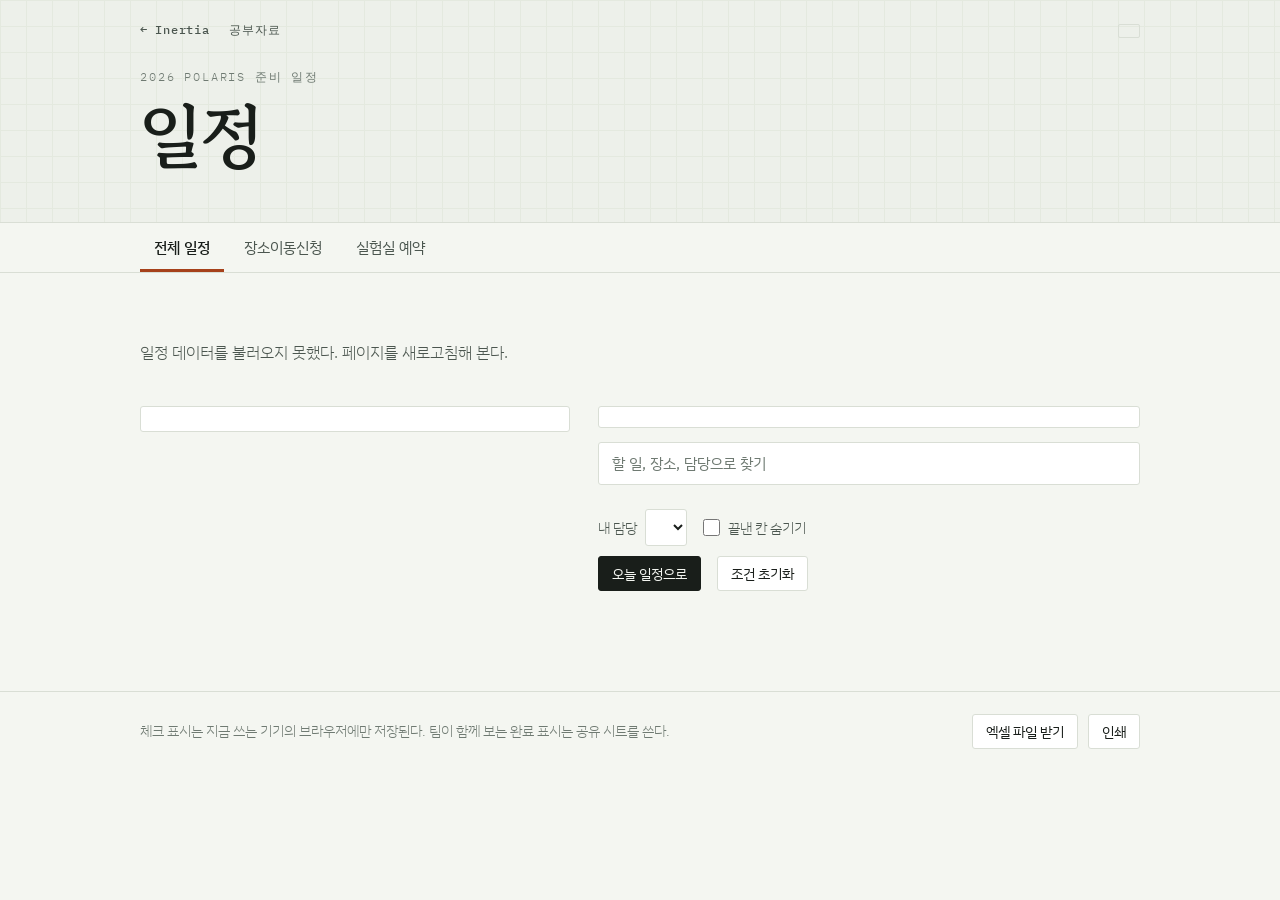
==== schedule.html @ d873e3e0 "Add files via upload" ====
<!DOCTYPE html>
<html lang="ko">
<head>
<meta charset="utf-8">
<meta name="viewport" content="width=device-width,initial-scale=1">
<title>일정 · Inertia</title>
<meta name="description" content="Inertia 2026 POLARIS 준비 일정. 날짜별 할 일, 장소, 담당과 장소이동신청, 실험실 예약.">
<meta property="og:title" content="일정 · Inertia">
<meta property="og:description" content="10/17부터 11/7 발표까지의 준비 일정">
<meta name="theme-color" content="#F4F6F1" media="(prefers-color-scheme: light)">
<meta name="theme-color" content="#111510" media="(prefers-color-scheme: dark)">
<link rel="icon" href="favicon.svg" type="image/svg+xml">
<link rel="preconnect" href="https://fonts.googleapis.com">
<link rel="preconnect" href="https://fonts.gstatic.com" crossorigin>
<link rel="stylesheet" href="https://fonts.googleapis.com/css2?family=Gowun+Batang:wght@400;700&family=IBM+Plex+Sans+KR:wght@200;300;400;500;600&family=IBM+Plex+Mono:wght@400;500;600&display=swap">
<link rel="stylesheet" href="site.css">
<script src="site.js"></script>
<style>
:root{--tabs-h:50px}
.sr{position:absolute;width:1px;height:1px;overflow:hidden;clip:rect(0 0 0 0);white-space:nowrap}
.cat-lab{--cc:var(--mag);--ccw:var(--magw)}
.cat-meet{--cc:var(--elec);--ccw:var(--elecw)}
.cat-solo{--cc:var(--ink3);--ccw:var(--sunk)}
.cat-due{--cc:var(--warn);--ccw:var(--warnw)}
.cat-event{--cc:var(--green);--ccw:var(--greenw)}

/* ---------- 머리 ---------- */
.top{border-bottom:1px solid var(--rule);padding-block:22px 28px}
.crumbs{display:flex;justify-content:space-between;align-items:center;gap:12px;flex-wrap:wrap;margin-bottom:28px;font:500 12px var(--mono);letter-spacing:.06em}
.crumbs .l{display:flex;gap:20px}
.crumbs a{color:var(--ink2);text-decoration:none}
.crumbs a:hover,.crumbs a:focus-visible{color:var(--ink);text-decoration:underline}
h1.title{font-family:var(--serif);font-size:clamp(42px,8vw,70px);line-height:1.05;margin:10px 0 12px}
.sub{max-width:46em;color:var(--ink2);margin:0 0 4px}
.revnote{max-width:46em;margin:12px 0 0;padding:9px 13px;background:var(--lightw);border-left:3px solid var(--light);font-size:14px;color:var(--ink)}
.stats{display:grid;grid-template-columns:repeat(3,minmax(0,1fr));gap:12px;margin-top:24px}
.tile{display:block;min-width:0;background:var(--card);border:1px solid var(--rule);border-radius:3px;padding:14px 16px;color:inherit;text-decoration:none}
a.tile:hover,a.tile:focus-visible{border-color:var(--ink3)}
.tile .k{font:500 11px var(--mono);letter-spacing:.12em;text-transform:uppercase;color:var(--ink3)}
.tile .v{font-family:var(--serif);font-weight:700;font-size:clamp(24px,4vw,34px);line-height:1.2;margin-top:4px}
.tile .s{font-size:13.5px;line-height:1.5;color:var(--ink2);margin-top:2px;display:-webkit-box;-webkit-line-clamp:2;-webkit-box-orient:vertical;overflow:hidden}
.meter{height:6px;border-radius:3px;background:var(--sunk);margin-top:9px;overflow:hidden}
.meter i{display:block;height:100%;width:0;background:var(--mag);transition:width .35s ease}

/* ---------- 탭 ---------- */
.tabs{position:sticky;top:0;z-index:30;background:var(--paper);border-bottom:1px solid var(--rule)}
.tabs .wrap{display:flex;gap:6px;overflow-x:auto;scrollbar-width:none}
.tabs .wrap::-webkit-scrollbar{display:none}
.tabs button{appearance:none;flex:none;background:none;border:0;border-bottom:3px solid transparent;padding:14px 14px 11px;font:400 15px var(--sans);color:var(--ink2);cursor:pointer;white-space:nowrap}
.tabs button:hover{color:var(--ink)}
.tabs button[aria-selected="true"]{color:var(--ink);font-weight:500;border-bottom-color:var(--mag)}
main{padding-block:26px 64px}
[hidden]{display:none!important}

/* ---------- 달력 + 조건 ---------- */
.board{display:grid;grid-template-columns:minmax(300px,430px) minmax(0,1fr);gap:28px;align-items:start;margin-bottom:26px}
.cal{background:var(--card);border:1px solid var(--rule);border-radius:3px;padding:12px}
.cal .wd,.cal .grid{display:grid;grid-template-columns:repeat(7,minmax(0,1fr));gap:4px}
.cal .wd{margin-bottom:4px;font:500 11px var(--mono);color:var(--ink3);text-align:center}
.cell{position:relative;appearance:none;display:flex;flex-direction:column;justify-content:space-between;aspect-ratio:1/.88;padding:5px 6px;text-align:left;border:1px solid transparent;border-radius:3px;background:var(--ccw);color:var(--ink);font:500 12.5px var(--mono);cursor:pointer}
.cell:hover,.cell:focus-visible{border-color:var(--cc)}
.cell.empty{background:transparent;cursor:default;pointer-events:none}
.cell .dots{display:flex;gap:3px}
.cell .dots i{width:6px;height:6px;border-radius:50%;background:var(--cc)}
.cell.today{outline:2px solid var(--ink);outline-offset:1px}
.cell.alldone::after{content:"\2713";position:absolute;right:5px;top:3px;font-size:11px;color:var(--cc)}
.cell.dim{opacity:.35}
.ctl{min-width:0}
.ruleline{margin:0 0 14px;padding:10px 13px;background:var(--card);border:1px solid var(--rule);border-radius:3px;font-size:14px;color:var(--ink2)}
.search{width:100%;padding:10px 13px;border:1px solid var(--rule);border-radius:3px;background:var(--card);color:var(--ink);font:400 15px var(--sans)}
.search::placeholder{color:var(--ink3)}
.chips{display:flex;flex-wrap:wrap;gap:8px;margin:12px 0}
.chip{appearance:none;display:inline-flex;align-items:center;gap:7px;padding:5px 11px;border:1px solid var(--rule);border-radius:999px;background:var(--card);color:var(--ink2);font:400 13.5px var(--sans);cursor:pointer}
.chip i{width:9px;height:9px;border-radius:50%;background:var(--cc)}
.chip em{font:500 11.5px var(--mono);font-style:normal;color:var(--ink3)}
.chip[aria-pressed="true"]{border-color:var(--cc);background:var(--ccw);color:var(--ink)}
.chip[aria-pressed="false"]{opacity:.55}
.row{display:flex;flex-wrap:wrap;gap:10px 16px;align-items:center;margin:10px 0}
.row label{display:inline-flex;align-items:center;gap:8px;font-size:14px;color:var(--ink2)}
.row select{padding:7px 10px;border:1px solid var(--rule);border-radius:3px;background:var(--card);color:var(--ink);font:400 14px var(--sans)}
.row input[type="checkbox"]{width:17px;height:17px;accent-color:var(--mag);margin:0}
.btn{appearance:none;padding:7px 13px;border:1px solid var(--rule);border-radius:3px;background:var(--card);color:var(--ink);font:400 14px var(--sans);cursor:pointer}
.btn:hover{border-color:var(--ink3)}
.btn.main{background:var(--ink);color:var(--paper);border-color:var(--ink)}
.count{font:400 13px var(--mono);color:var(--ink3);margin:6px 0 0}

/* ---------- 날짜별 목록 ---------- */
.day{display:grid;grid-template-columns:128px minmax(0,1fr);gap:0 22px;padding-block:16px;border-top:1px solid var(--rule);scroll-margin-top:calc(var(--tabs-h) + 8px)}
.dayhead{position:sticky;top:calc(var(--tabs-h) + 14px);align-self:start}
.dnum{font:500 26px var(--mono);letter-spacing:-.02em;line-height:1.1}
.dsub{font-size:13px;color:var(--ink2);margin-top:2px}
.dtag{display:inline-block;margin-top:7px;padding:1px 8px;border-radius:2px;background:var(--ink);color:var(--paper);font:500 11px var(--mono);letter-spacing:.06em}
.day.past .slots{opacity:.72}
.day.flash .slots{animation:flash 1.8s ease}
@keyframes flash{0%,100%{background:transparent}25%{background:var(--lightw)}}
.slots{list-style:none;margin:0;padding:0;display:grid;gap:10px;border-radius:3px}
.slot{display:grid;grid-template-columns:172px minmax(0,1fr) 116px;gap:14px;padding:12px 14px;background:var(--card);border:1px solid var(--rule);border-left:4px solid var(--cc);border-radius:3px}
.when{display:flex;flex-direction:column;align-items:flex-start;gap:6px;min-width:0}
.band{padding:1px 7px;border-radius:2px;background:var(--ccw);color:var(--cc);font:600 12px var(--mono);letter-spacing:.06em}
.time{font:500 13px var(--mono)}
.tag{padding:0 7px;border:1px solid var(--rule);border-radius:2px;color:var(--ink2);font-size:12px;line-height:1.7;white-space:nowrap}
.tag.need{border-color:var(--warn);color:var(--warn)}
.tags{display:flex;flex-wrap:wrap;gap:5px}
.tasks{margin:0;padding:0;list-style:none;font-size:14.5px;line-height:1.65}
ul.tasks li{position:relative;margin:0 0 4px;padding-left:14px}
ul.tasks li::before{content:"";position:absolute;left:0;top:.8em;width:6px;height:1px;background:var(--ink3)}
.hot{font-weight:500}
.star{margin-right:2px;color:var(--mag)}
.side{display:flex;flex-direction:column;align-items:flex-end;gap:8px}
.owner{font:500 12px var(--mono);color:var(--ink2);text-align:right}
.chk{display:inline-flex;align-items:center;gap:7px;font-size:13px;color:var(--ink2);cursor:pointer}
.chk input{width:18px;height:18px;margin:0;accent-color:var(--cc)}
.slot.done{opacity:.55}
.slot.done .tasks{text-decoration:line-through;text-decoration-color:var(--ink3)}
.none{padding:30px 0;color:var(--ink2);text-align:center}

/* ---------- 장소이동신청, 실험실 예약 ---------- */
.ph h2{font-family:var(--serif);font-size:clamp(24px,4vw,32px);margin:0 0 8px}
.ph p{max-width:46em;color:var(--ink2);margin:0 0 10px}
.ph h3{font:500 12px var(--mono);letter-spacing:.14em;text-transform:uppercase;color:var(--ink3);margin:28px 0 8px}
.tw{overflow-x:auto;border:1px solid var(--rule);border-radius:3px;background:var(--card)}
table{width:100%;border-collapse:collapse;font-size:14.5px}
th,td{padding:10px 13px;text-align:left;vertical-align:top;border-bottom:1px solid var(--rule)}
thead th{background:var(--sunk);font:500 12px var(--mono);letter-spacing:.04em;color:var(--ink2);white-space:nowrap}
tbody tr:last-child td{border-bottom:0}
tbody td:first-child{border-left:4px solid var(--cc);white-space:nowrap}
td.nw{white-space:nowrap}
.pills{display:flex;flex-wrap:wrap;gap:7px;margin:8px 0}
.pills span{padding:3px 11px;border:1px solid var(--rule);border-radius:999px;background:var(--card);font-size:13.5px}
.cards{display:grid;grid-template-columns:repeat(auto-fill,minmax(260px,1fr));gap:12px}
.lab{display:flex;flex-direction:column;gap:8px;padding:14px 16px;background:var(--card);border:1px solid var(--rule);border-top:3px solid var(--mag);border-radius:3px}
.lab.opt{border-top-color:var(--ink3)}
.lab .h{display:flex;justify-content:space-between;align-items:baseline;gap:10px}
.lab .n{font:600 13px var(--mono);letter-spacing:.06em}
.lab .d{font:500 13px var(--mono);color:var(--ink2)}
.lab .p{font-weight:500;font-size:15px;line-height:1.5}
.lab ul{margin:0;padding-left:18px;font-size:13.5px;color:var(--ink2)}
.kind{align-self:flex-start;padding:1px 9px;border-radius:2px;font:500 12px var(--mono);background:var(--magw);color:var(--mag)}
.kind.opt{background:var(--sunk);color:var(--ink2)}
.checks{list-style:none;margin:0;padding:0;display:grid;gap:10px}
.checks li{display:grid;grid-template-columns:34px minmax(0,1fr) auto;gap:4px 12px;padding:12px 14px;background:var(--card);border:1px solid var(--rule);border-radius:3px}
.checks .num{font:600 14px var(--mono);color:var(--light)}
.checks .q{font-weight:500}
.checks .why{grid-column:2;font-size:14px;color:var(--ink2)}
.checks li.done{opacity:.55}

.foot{border-top:1px solid var(--rule);padding-block:22px 40px;font-size:13.5px;color:var(--ink3)}
.foot .wrap{display:flex;flex-wrap:wrap;gap:12px 22px;align-items:center;justify-content:space-between}
.foot p{margin:0;max-width:40em}
.foot .acts{display:flex;gap:10px;flex-wrap:wrap}
.foot a.btn{text-decoration:none;display:inline-block}
#app-error{padding:40px 0;color:var(--ink2)}

@media (max-width:860px){.board{grid-template-columns:1fr}}
@media (max-width:720px){
  .stats{grid-template-columns:1fr}
  .day{grid-template-columns:1fr}
  .dayhead{position:static;display:flex;align-items:baseline;gap:10px;margin-bottom:8px}
  .dtag{margin-top:0}
  .slot{grid-template-columns:1fr;gap:10px}
  .when{flex-direction:row;flex-wrap:wrap;align-items:center}
  .side{flex-direction:row;justify-content:space-between;align-items:center}
  .checks li{grid-template-columns:28px minmax(0,1fr)}
  .checks li .chk{grid-column:2}
  .tw table,.tw thead,.tw tbody,.tw tr,.tw td{display:block}
  .tw thead{display:none}
  .tw tr{padding:10px 13px;border-bottom:1px solid var(--rule);border-left:4px solid var(--cc)}
  .tw tr:last-child{border-bottom:0}
  .tw td{padding:2px 0;border:0;white-space:normal!important}
  .tw td::before{content:attr(data-l);display:inline-block;min-width:62px;font:500 11.5px var(--mono);color:var(--ink3)}
  tbody td:first-child{border-left:0}
}
@media print{
  .tabs,.board .ctl .chips,.board .ctl .row,.board .ctl .search,.crumbs .tbtn,.foot .acts,.chk,.cell{display:none!important}
  .slot{break-inside:avoid}
  .dayhead{position:static}
}
</style>
</head>
<body>
<a class="skip" href="#content">본문으로 건너뛰기</a>

<header class="top gridbg">
  <div class="wrap">
    <div class="crumbs">
      <span class="l"><a href="./">&larr; Inertia</a><a href="study.html">공부자료</a></span>
      <button class="tbtn" type="button" data-theme-toggle></button>
    </div>
    <p class="eyebrow" id="eyebrow">2026 POLARIS 준비 일정</p>
    <h1 class="title">일정</h1>
    <p class="sub" id="sub"></p>
    <p class="revnote" id="rev" hidden></p>
    <div class="stats" id="stats"></div>
  </div>
</header>

<div class="tabs">
  <div class="wrap" role="tablist" aria-label="일정 종류">
    <button role="tab" id="t-all" aria-controls="p-all" aria-selected="true" type="button">전체 일정</button>
    <button role="tab" id="t-moves" aria-controls="p-moves" aria-selected="false" type="button">장소이동신청</button>
    <button role="tab" id="t-lab" aria-controls="p-lab" aria-selected="false" type="button">실험실 예약</button>
  </div>
</div>

<main id="content" class="wrap">
  <noscript><p class="none">일정을 보려면 자바스크립트가 필요하다.</p></noscript>
  <div id="app-error" hidden>일정 데이터를 불러오지 못했다. 페이지를 새로고침해 본다.</div>

  <section id="p-all" role="tabpanel" aria-labelledby="t-all">
    <div class="board">
      <div class="cal" id="cal" aria-label="날짜 달력"></div>
      <div class="ctl">
        <p class="ruleline" id="rule"></p>
        <label class="sr" for="q">일정 검색</label>
        <input class="search" id="q" type="search" placeholder="할 일, 장소, 담당으로 찾기" autocomplete="off">
        <div class="chips" id="chips" role="group" aria-label="구분 고르기"></div>
        <div class="row">
          <label>내 담당 <select id="role"></select></label>
          <label><input type="checkbox" id="hide"> 끝낸 칸 숨기기</label>
        </div>
        <div class="row">
          <button class="btn main" id="goto" type="button">오늘 일정으로</button>
          <button class="btn" id="reset" type="button">조건 초기화</button>
        </div>
        <p class="count" id="count" aria-live="polite"></p>
      </div>
    </div>
    <div id="list"></div>
  </section>

  <section id="p-moves" role="tabpanel" aria-labelledby="t-moves" hidden class="ph"></section>
  <section id="p-lab" role="tabpanel" aria-labelledby="t-lab" hidden class="ph"></section>
</main>

<footer class="foot">
  <div class="wrap">
    <p>체크 표시는 지금 쓰는 기기의 브라우저에만 저장된다. 팀이 함께 보는 완료 표시는 공유 시트를 쓴다.</p>
    <div class="acts">
      <a class="btn" href="schedule/일정3.xlsx" download>엑셀 파일 받기</a>
      <button class="btn" type="button" onclick="window.print()">인쇄</button>
    </div>
  </div>
</footer>

<script src="schedule-data.js"></script>
<script>
(function () {
  'use strict';
  var D = window.SCHEDULE;
  if (!D) { document.getElementById('app-error').hidden = false; return; }

  var S = D.schedule, items = S.items, M = D.moves, L = D.lab;
  var CAT = { lab: '실험실', meet: '대면', solo: '구글챗·개인', due: '마감·주문', event: '행사' };
  var CAT_ORDER = ['lab', 'meet', 'solo', 'due', 'event'];
  var PRIO = { event: 5, lab: 4, due: 3, meet: 2, solo: 1 };
  var today = Inertia.todayISO();

  function $(s) { return document.querySelector(s); }
  function h(tag, attrs) {
    var n = document.createElement(tag), k, i, c;
    if (attrs) for (k in attrs) {
      var v = attrs[k];
      if (v == null || v === false) continue;
      if (k === 'class') n.className = v;
      else if (k === 'text') n.textContent = v;
      else if (k.slice(0, 2) === 'on') n.addEventListener(k.slice(2), v);
      else n.setAttribute(k, v === true ? '' : v);
    }
    for (i = 2; i < arguments.length; i++) {
      c = arguments[i];
      if (c == null || c === false) continue;
      n.appendChild(typeof c === 'string' ? document.createTextNode(c) : c);
    }
    return n;
  }
  function clear(n) { while (n.firstChild) n.removeChild(n.firstChild); return n; }
  function splitRev(t) {
    var i = t.indexOf('개정:');
    return i < 0 ? [t.trim(), ''] : [t.slice(0, i).trim(), t.slice(i).trim()];
  }
  function splitTop(s, sep) { // 괄호 안의 쉼표는 자르지 않는다
    var out = [], depth = 0, cur = '', i, ch;
    for (i = 0; i < s.length; i++) {
      ch = s[i];
      if (ch === '(') depth++;
      if (ch === ')') depth--;
      if (ch === sep && depth === 0) { out.push(cur.trim()); cur = ''; } else cur += ch;
    }
    if (cur.trim()) out.push(cur.trim());
    return out;
  }

  /* ---------- 완료 표시 (이 기기에만 저장) ---------- */
  var DONE_KEY = 'inertia-done-v1';
  function loadDone() { try { return JSON.parse(localStorage.getItem(DONE_KEY) || '{}') || {}; } catch (e) { return {}; } }
  var done = loadDone();
  function setDone(key, on) {
    if (on) done[key] = 1; else delete done[key];
    try { localStorage.setItem(DONE_KEY, JSON.stringify(done)); } catch (e) {}
  }

  /* ---------- 머리 ---------- */
  $('#sub').textContent = S.subtitle;
  $('#rule').textContent = S.rule;
  var legendParts = S.legend.split('|');
  if (legendParts[1]) { var rv = $('#rev'); rv.textContent = legendParts[1].trim(); rv.hidden = false; }

  var nextIt = Inertia.nextItem(items);
  var left = Inertia.daysBetween(today, D.event.date);
  var evP = D.event.date.split('-');
  var evLabel = (+evP[1]) + '/' + (+evP[2]) + '(' + Inertia.weekday(D.event.date) + ') ' + D.event.place;
  var stats = $('#stats');
  var doneCount = function () { var n = 0; items.forEach(function (i) { if (done[i.key]) n++; }); return n; };
  var meter = h('i');
  var prog = h('div', { class: 'v' });
  function paintProgress() {
    var n = doneCount();
    prog.textContent = n + ' / ' + items.length;
    meter.style.width = (n / items.length * 100) + '%';
  }
  stats.appendChild(h('div', { class: 'tile' },
    h('div', { class: 'k', text: '발표까지' }),
    h('div', { class: 'v', text: left < 0 ? '종료' : Inertia.ddayLabel(left) }),
    h('div', { class: 's', text: evLabel })));
  stats.appendChild(h('div', { class: 'tile' },
    h('div', { class: 'k', text: '끝낸 칸' }), prog,
    h('div', { class: 'meter' }, meter)));
  if (nextIt) {
    var when = nextIt.date === today ? '오늘' : nextIt.md + '(' + nextIt.wd + ')';
    stats.appendChild(h('a', { class: 'tile', href: '#' + nextIt.date, onclick: function (e) { e.preventDefault(); goDay(nextIt.date); } },
      h('div', { class: 'k', text: '다음 일정' }),
      h('div', { class: 'v', text: when + ' ' + nextIt.slot }),
      h('div', { class: 's', text: Inertia.firstChunk(nextIt.task) })));
  } else {
    stats.appendChild(h('div', { class: 'tile' },
      h('div', { class: 'k', text: '다음 일정' }),
      h('div', { class: 'v', text: '없음' }),
      h('div', { class: 's', text: '남은 일정이 없다.' })));
  }

  /* ---------- 상태 ---------- */
  var state = { cats: {}, role: '', q: '', hide: false };
  CAT_ORDER.forEach(function (c) { state.cats[c] = true; });

  var roles = [];
  items.forEach(function (i) {
    i.owner.split('·').forEach(function (t) {
      t = t.trim();
      if (t && t !== '전원' && roles.indexOf(t) < 0) roles.push(t);
    });
    i._hay = [i.md, i.wd, i.slot, i.form, i.place, i.task, i.owner, CAT[i.cat]].join(' ').toLowerCase();
  });
  function roleOk(i) {
    if (!state.role || i.owner === '전원') return true;
    return i.owner.split('·').map(function (t) { return t.trim(); }).indexOf(state.role) >= 0;
  }
  function visible(i) {
    if (!state.cats[i.cat]) return false;
    if (!roleOk(i)) return false;
    if (state.hide && done[i.key]) return false;
    if (state.q && i._hay.indexOf(state.q) < 0) return false;
    return true;
  }

  /* ---------- 조건 입력 ---------- */
  var chips = $('#chips');
  CAT_ORDER.forEach(function (c) {
    var n = items.filter(function (i) { return i.cat === c; }).length;
    chips.appendChild(h('button', {
      class: 'chip cat-' + c, type: 'button', 'aria-pressed': 'true', 'data-cat': c,
      onclick: function () {
        state.cats[c] = !state.cats[c];
        this.setAttribute('aria-pressed', state.cats[c] ? 'true' : 'false');
        renderList();
      }
    }, h('i'), CAT[c], ' ', h('em', { text: String(n) })));
  });
  var roleSel = $('#role');
  roleSel.appendChild(h('option', { value: '', text: '전체' }));
  roles.forEach(function (r) { roleSel.appendChild(h('option', { value: r, text: r })); });
  roleSel.addEventListener('change', function () { state.role = roleSel.value; renderList(); });
  $('#q').addEventListener('input', function () { state.q = this.value.trim().toLowerCase(); renderList(); });
  $('#hide').addEventListener('change', function () { state.hide = this.checked; renderList(); });
  $('#goto').addEventListener('click', function () {
    var t = nextIt ? nextIt.date : items[items.length - 1].date;
    goDay(t);
  });
  $('#reset').addEventListener('click', resetFilters);
  function resetFilters() {
    CAT_ORDER.forEach(function (c) { state.cats[c] = true; });
    state.role = ''; state.q = ''; state.hide = false;
    roleSel.value = ''; $('#q').value = ''; $('#hide').checked = false;
    Array.prototype.forEach.call(chips.children, function (b) { b.setAttribute('aria-pressed', 'true'); });
    renderList();
  }

  /* ---------- 할 일 문장 ---------- */
  function fillStars(node, text) {
    var bits = text.split('★');
    bits.forEach(function (b, i) {
      if (i > 0) node.appendChild(h('span', { class: 'star', text: '★', 'aria-label': '중요' }));
      if (b) node.appendChild(document.createTextNode(i > 0 ? b.replace(/^\s+/, '') : b));
    });
    if (bits.length > 1) node.classList.add('hot');
  }
  function taskBlock(task) {
    var parts = task.split(' · ').map(function (s) { return s.trim(); }).filter(Boolean);
    if (parts.length < 2) { var p = h('p', { class: 'tasks' }); fillStars(p, task); return p; }
    var ul = h('ul', { class: 'tasks' });
    parts.forEach(function (t) { var li = h('li'); fillStars(li, t); ul.appendChild(li); });
    return ul;
  }

  /* ---------- 날짜별 목록 ---------- */
  var listEl = $('#list');
  function slotEl(i, idx) {
    var id = 'c' + idx;
    var input = h('input', { type: 'checkbox', id: id });
    input.checked = !!done[i.key];
    var li = h('li', { class: 'slot cat-' + i.cat + (input.checked ? ' done' : '') });
    input.addEventListener('change', function () {
      setDone(i.key, input.checked);
      li.classList.toggle('done', input.checked);
      paintProgress(); paintCal();
      if (state.hide) renderList();
    });
    var m = /^(ET|EP1)\s+(.+)$/.exec(i.slot);
    var when = h('div', { class: 'when' },
      m ? h('span', { class: 'band', text: m[1] }) : null,
      h('span', { class: 'time', text: m ? m[2] : i.slot }),
      h('div', { class: 'tags' },
        h('span', { class: 'tag', text: i.form }),
        i.place && i.place !== '—' ? h('span', { class: 'tag', text: i.place }) : null,
        i.move === '필요' ? h('span', { class: 'tag need', text: '장소이동 신청' }) : null));
    li.appendChild(when);
    li.appendChild(taskBlock(i.task));
    li.appendChild(h('div', { class: 'side' },
      h('span', { class: 'owner', text: i.owner }),
      h('label', { class: 'chk', for: id }, input, '끝냄')));
    return li;
  }
  function renderList() {
    clear(listEl);
    var groups = [], byDate = {}, shown = 0;
    items.forEach(function (i, idx) {
      if (!visible(i)) return;
      shown++;
      if (!byDate[i.date]) { byDate[i.date] = { date: i.date, md: i.md, wd: i.wd, dday: i.dday, rows: [] }; groups.push(byDate[i.date]); }
      byDate[i.date].rows.push([i, idx]);
    });
    groups.forEach(function (g) {
      var head = h('div', { class: 'dayhead' },
        h('div', { class: 'dnum', text: g.md }),
        h('div', { class: 'dsub', text: g.wd + '요일 · ' + g.dday }),
        g.date === today ? h('span', { class: 'dtag', text: '오늘' }) : null);
      var ul = h('ul', { class: 'slots' });
      g.rows.forEach(function (r) { ul.appendChild(slotEl(r[0], r[1])); });
      listEl.appendChild(h('section', { class: 'day' + (g.date < today ? ' past' : ''), id: 'd-' + g.date }, head, ul));
    });
    $('#count').textContent = items.length + '칸 중 ' + shown + '칸 표시';
    if (!shown) {
      listEl.appendChild(h('div', { class: 'none' },
        h('p', { text: '조건에 맞는 일정이 없다.' }),
        h('button', { class: 'btn', type: 'button', text: '조건 초기화', onclick: resetFilters })));
    }
  }

  /* ---------- 달력 ---------- */
  var cal = $('#cal');
  var cellByDate = {};
  function buildCal() {
    var dates = [], byDate = {};
    items.forEach(function (i) { if (!byDate[i.date]) { byDate[i.date] = []; dates.push(i.date); } byDate[i.date].push(i); });
    var first = new Date(dates[0] + 'T00:00:00'), lastD = new Date(dates[dates.length - 1] + 'T00:00:00');
    var start = new Date(first); start.setDate(start.getDate() - ((start.getDay() + 6) % 7)); // 월요일부터
    var wd = h('div', { class: 'wd', 'aria-hidden': 'true' });
    ['월', '화', '수', '목', '금', '토', '일'].forEach(function (w) { wd.appendChild(h('span', { text: w })); });
    var grid = h('div', { class: 'grid' });
    for (var d = new Date(start); d <= lastD || ((d.getDay() + 6) % 7) !== 0; d.setDate(d.getDate() + 1)) {
      var iso = Inertia.todayISO(d), its = byDate[iso];
      if (!its) { grid.appendChild(h('span', { class: 'cell empty', 'aria-hidden': 'true' })); continue; }
      var top = its.slice().sort(function (a, b) { return PRIO[b.cat] - PRIO[a.cat]; })[0].cat;
      var label = (d.getMonth() + 1) + '/' + d.getDate();
      var dots = h('span', { class: 'dots' });
      its.forEach(function (x) { dots.appendChild(h('i', { class: 'cat-' + x.cat })); });
      var cell = h('button', {
        class: 'cell cat-' + top + (iso === today ? ' today' : ''), type: 'button',
        'aria-label': label + ' ' + its[0].wd + '요일, ' + its.length + '칸: ' + its.map(function (x) { return CAT[x.cat]; }).join(', '),
        onclick: (function (t) { return function () { goDay(t); }; })(iso)
      }, h('span', { text: String(d.getDate() === 1 || iso === dates[0] ? label : d.getDate()) }), dots);
      cellByDate[iso] = { el: cell, items: its };
      grid.appendChild(cell);
    }
    cal.appendChild(wd); cal.appendChild(grid);
  }
  function paintCal() {
    Object.keys(cellByDate).forEach(function (iso) {
      var c = cellByDate[iso];
      c.el.classList.toggle('alldone', c.items.every(function (x) { return done[x.key]; }));
    });
  }

  /* ---------- 이동 ---------- */
  function goDay(iso) {
    showTab('all');
    var el = document.getElementById('d-' + iso);
    if (!el) { // 조건 때문에 안 보이면 조건을 풀고 다시 그린다
      resetFilters();
      el = document.getElementById('d-' + iso);
    }
    if (!el) return;
    el.scrollIntoView({ behavior: 'smooth', block: 'start' });
    el.classList.remove('flash'); void el.offsetWidth; el.classList.add('flash');
    if (history.replaceState) history.replaceState(null, '', '#' + iso);
  }

  /* ---------- 장소이동신청 ---------- */
  function buildMoves() {
    var p = $('#p-moves'), sp = splitRev(M.note);
    p.appendChild(h('h2', { text: M.title }));
    if (sp[0]) p.appendChild(h('p', { text: sp[0] }));
    if (sp[1]) p.appendChild(h('p', { class: 'revnote', text: sp[1] }));
    var weeks = [], byW = {};
    M.rows.forEach(function (r) { if (!byW[r.week]) { byW[r.week] = []; weeks.push(r.week); } byW[r.week].push(r); });
    weeks.forEach(function (w) {
      p.appendChild(h('h3', { text: w }));
      var tb = h('tbody');
      byW[w].forEach(function (r) {
        var key = 'mv|' + r.md + '|' + r.slot, id = 'mv' + tb.children.length + w;
        var inp = h('input', { type: 'checkbox', id: id }); inp.checked = !!done[key];
        var tr = h('tr', { class: 'cat-' + r.cat });
        inp.addEventListener('change', function () { setDone(key, inp.checked); tr.style.opacity = inp.checked ? '.55' : ''; });
        tr.style.opacity = inp.checked ? '.55' : '';
        tr.appendChild(h('td', { 'data-l': '날짜', class: 'nw', text: r.md + '(' + r.wd + ')' }));
        tr.appendChild(h('td', { 'data-l': '시간대', class: 'nw', text: r.slot }));
        tr.appendChild(h('td', { 'data-l': '장소', text: r.place }));
        tr.appendChild(h('td', { 'data-l': '내용', text: r.what }));
        tr.appendChild(h('td', { 'data-l': '제출', class: 'nw', text: r.due }));
        tr.appendChild(h('td', { 'data-l': '신청함' }, h('label', { class: 'chk', for: id }, inp, '신청함')));
        tb.appendChild(tr);
      });
      var th = h('tr'); ['날짜', '시간대', '장소', '내용', '제출 시점', ''].forEach(function (t) { th.appendChild(h('th', { text: t })); });
      p.appendChild(h('div', { class: 'tw' }, h('table', null, h('thead', null, th), tb)));
    });
    p.appendChild(h('h3', { text: M.noneTitle }));
    var none = M.noneText, count = /\s+[—-]\s+(총\s*\d+칸)\s*$/.exec(none);
    if (count) none = none.replace(count[0], '');
    var pills = h('div', { class: 'pills' });
    none.split(' · ').forEach(function (t) { if (t.trim()) pills.appendChild(h('span', { text: t.trim() })); });
    p.appendChild(pills);
    if (count) p.appendChild(h('p', { text: count[1] }));
    if (M.footnote) p.appendChild(h('p', { text: M.footnote }));
  }

  /* ---------- 실험실 예약 ---------- */
  function buildLab() {
    var p = $('#p-lab'), sp = splitRev(L.note);
    p.appendChild(h('h2', { text: L.title }));
    if (sp[0]) p.appendChild(h('p', { text: sp[0] }));
    if (sp[1]) p.appendChild(h('p', { class: 'revnote', text: sp[1] }));
    p.appendChild(h('h3', { text: '회차별 준비' }));
    var cards = h('div', { class: 'cards' });
    L.sessions.forEach(function (s) {
      var opt = s.kind !== '필수', ul = h('ul');
      splitTop(s.equip, ',').forEach(function (e) { ul.appendChild(h('li', { text: e })); });
      cards.appendChild(h('article', { class: 'lab' + (opt ? ' opt' : '') },
        h('div', { class: 'h' }, h('span', { class: 'n', text: s.n + '회차' }), h('span', { class: 'd', text: s.md + '(' + s.wd + ') ' + s.slot })),
        h('div', { class: 'p', text: s.purpose }), ul,
        h('span', { class: 'kind' + (opt ? ' opt' : ''), text: s.kind })));
    });
    p.appendChild(cards);
    p.appendChild(h('h3', { text: L.checksTitle }));
    var ol = h('ol', { class: 'checks' });
    L.checks.forEach(function (c) {
      var key = 'ck|' + c.item, id = 'ck' + c.n;
      var inp = h('input', { type: 'checkbox', id: id }); inp.checked = !!done[key];
      var li = h('li', { class: inp.checked ? 'done' : '' },
        h('span', { class: 'num', text: c.n }),
        h('span', { class: 'q', text: c.item }),
        h('label', { class: 'chk', for: id }, inp, '여쭤봄'),
        h('span', { class: 'why', text: c.why }));
      inp.addEventListener('change', function () { setDone(key, inp.checked); li.classList.toggle('done', inp.checked); });
      ol.appendChild(li);
    });
    p.appendChild(ol);
  }

  /* ---------- 탭 ---------- */
  var TABS = ['all', 'moves', 'lab'];
  function showTab(name) {
    TABS.forEach(function (t) {
      var on = t === name;
      $('#p-' + t).hidden = !on;
      $('#t-' + t).setAttribute('aria-selected', on ? 'true' : 'false');
      $('#t-' + t).tabIndex = on ? 0 : -1;
    });
  }
  TABS.forEach(function (t, i) {
    var b = $('#t-' + t);
    b.addEventListener('click', function () {
      showTab(t);
      if (history.replaceState) history.replaceState(null, '', t === 'all' ? location.pathname : '#' + t);
      window.scrollTo({ top: $('.top').offsetHeight, behavior: 'smooth' });
    });
    b.addEventListener('keydown', function (e) {
      var d = e.key === 'ArrowRight' ? 1 : e.key === 'ArrowLeft' ? -1 : 0;
      if (!d) return;
      var n = TABS[(i + d + TABS.length) % TABS.length];
      showTab(n); $('#t-' + n).focus(); e.preventDefault();
    });
  });

  /* ---------- 시작 ---------- */
  buildCal(); buildMoves(); buildLab();
  renderList(); paintProgress(); paintCal();
  var hash = decodeURIComponent(location.hash.slice(1));
  if (hash === 'moves' || hash === 'lab') showTab(hash);
  else if (/^\d{4}-\d{2}-\d{2}$/.test(hash)) setTimeout(function () { goDay(hash); }, 60);
})();
</script>
</body>
</html>
---- site.css ----
/* Inertia 사이트 공통 스타일 (첫 화면, 일정 페이지). 색과 글꼴은 공부자료 페이지와 같다. */
*{box-sizing:border-box}
:root{
  --paper:#F4F6F1; --card:#FFFFFF; --sunk:#EDF0EA;
  --ink:#191E1A; --ink2:#4B564F; --ink3:#6F7A72;
  --rule:#D9DED5; --grid:#E4E9DF;
  --elec:#1B5A8B; --mag:#A6411B; --light:#663A8C;
  --elecw:#E9F1F7; --magw:#FAEEE8; --lightw:#F1ECF8;
  --warn:#7E5806; --warnw:#FAF3E0;
  --green:#3D6B2B; --greenw:#E4F1DA;
  --shadow:0 14px 34px -18px rgba(25,30,26,.38);
  --sans:'IBM Plex Sans KR',system-ui,-apple-system,'Apple SD Gothic Neo','Malgun Gothic',sans-serif;
  --serif:'Gowun Batang','Apple SD Gothic Neo',serif;
  --mono:'IBM Plex Mono',SFMono-Regular,Consolas,monospace;
}
@media (prefers-color-scheme:dark){
  :root:not([data-theme="light"]){
    color-scheme:dark;
    --paper:#111510; --card:#191E1A; --sunk:#141813;
    --ink:#E9ECE6; --ink2:#A7B1A9; --ink3:#86908A;
    --rule:#2A312B; --grid:#1D231D;
    --elec:#78B6E3; --mag:#E79471; --light:#B998DF;
    --elecw:#15232E; --magw:#2B1C14; --lightw:#221B2F;
    --warn:#D6A63C; --warnw:#28210F;
    --green:#8CC47A; --greenw:#182616;
    --shadow:0 14px 34px -18px rgba(0,0,0,.8);
  }
}
:root[data-theme="dark"]{
  color-scheme:dark;
  --paper:#111510; --card:#191E1A; --sunk:#141813;
  --ink:#E9ECE6; --ink2:#A7B1A9; --ink3:#86908A;
  --rule:#2A312B; --grid:#1D231D;
  --elec:#78B6E3; --mag:#E79471; --light:#B998DF;
  --elecw:#15232E; --magw:#2B1C14; --lightw:#221B2F;
  --warn:#D6A63C; --warnw:#28210F;
  --green:#8CC47A; --greenw:#182616;
  --shadow:0 14px 34px -18px rgba(0,0,0,.8);
}
html{-webkit-text-size-adjust:100%;scroll-behavior:smooth}
body{margin:0;background:var(--paper);color:var(--ink);font-family:var(--sans);font-weight:300;font-size:16px;line-height:1.7;word-break:keep-all;overflow-wrap:break-word}
a{color:var(--elec)}
.wrap{max-width:1040px;margin:0 auto;padding-inline:20px}
:focus-visible{outline:2px solid var(--light);outline-offset:3px}
.skip{position:absolute;left:12px;top:-64px;z-index:99;background:var(--ink);color:var(--paper);padding:8px 14px;border-radius:2px;text-decoration:none;font-size:14px}
.skip:focus{top:12px}
.eyebrow{font-family:var(--mono);font-size:11.5px;letter-spacing:.16em;text-transform:uppercase;color:var(--ink3);margin:0}
.gridbg{
  background-color:var(--sunk);
  background-image:linear-gradient(var(--grid) 1px,transparent 1px),linear-gradient(90deg,var(--grid) 1px,transparent 1px);
  background-size:26px 26px;
}
.tbtn{font:500 12px var(--mono);letter-spacing:.06em;color:var(--ink2);background:transparent;border:1px solid var(--rule);border-radius:2px;padding:6px 10px;cursor:pointer}
.tbtn:hover{color:var(--ink);border-color:var(--ink3)}
@media (prefers-reduced-motion:reduce){
  html{scroll-behavior:auto}
  *,*::before,*::after{animation:none!important;transition:none!important}
}
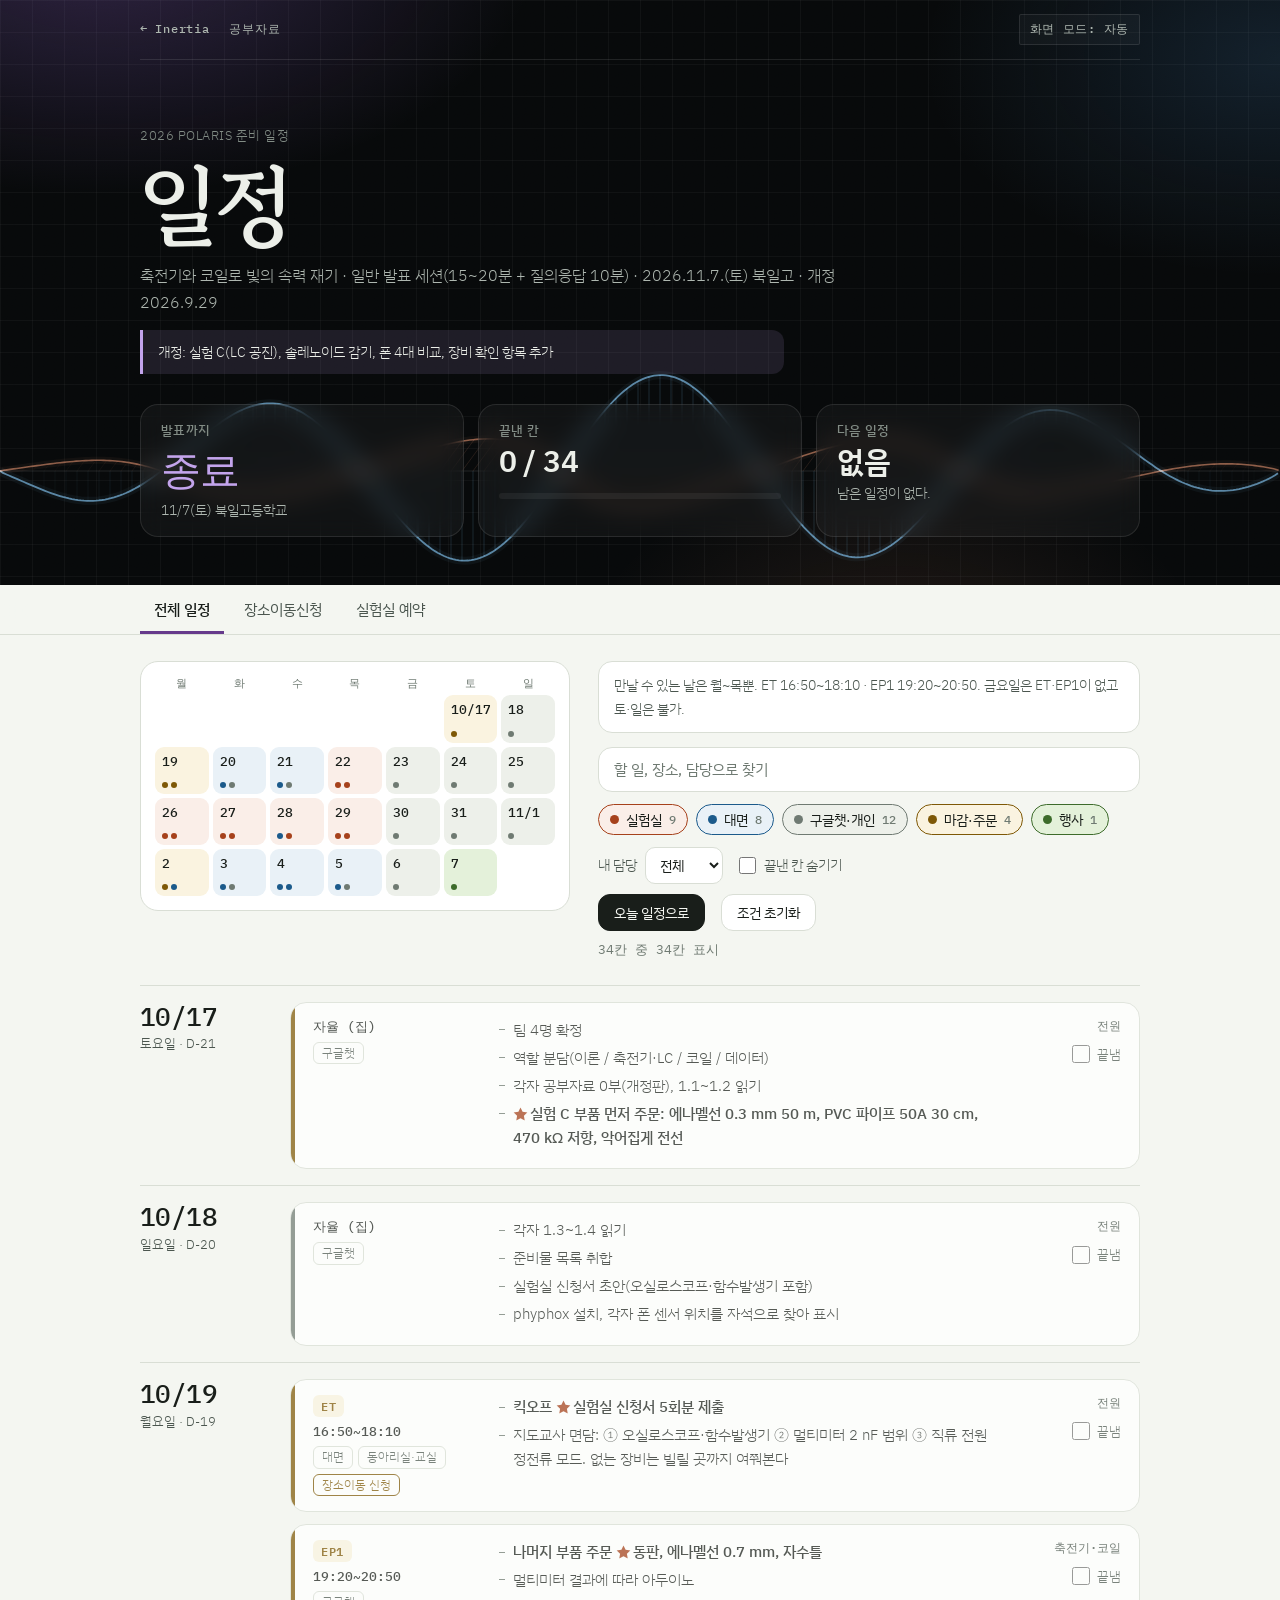
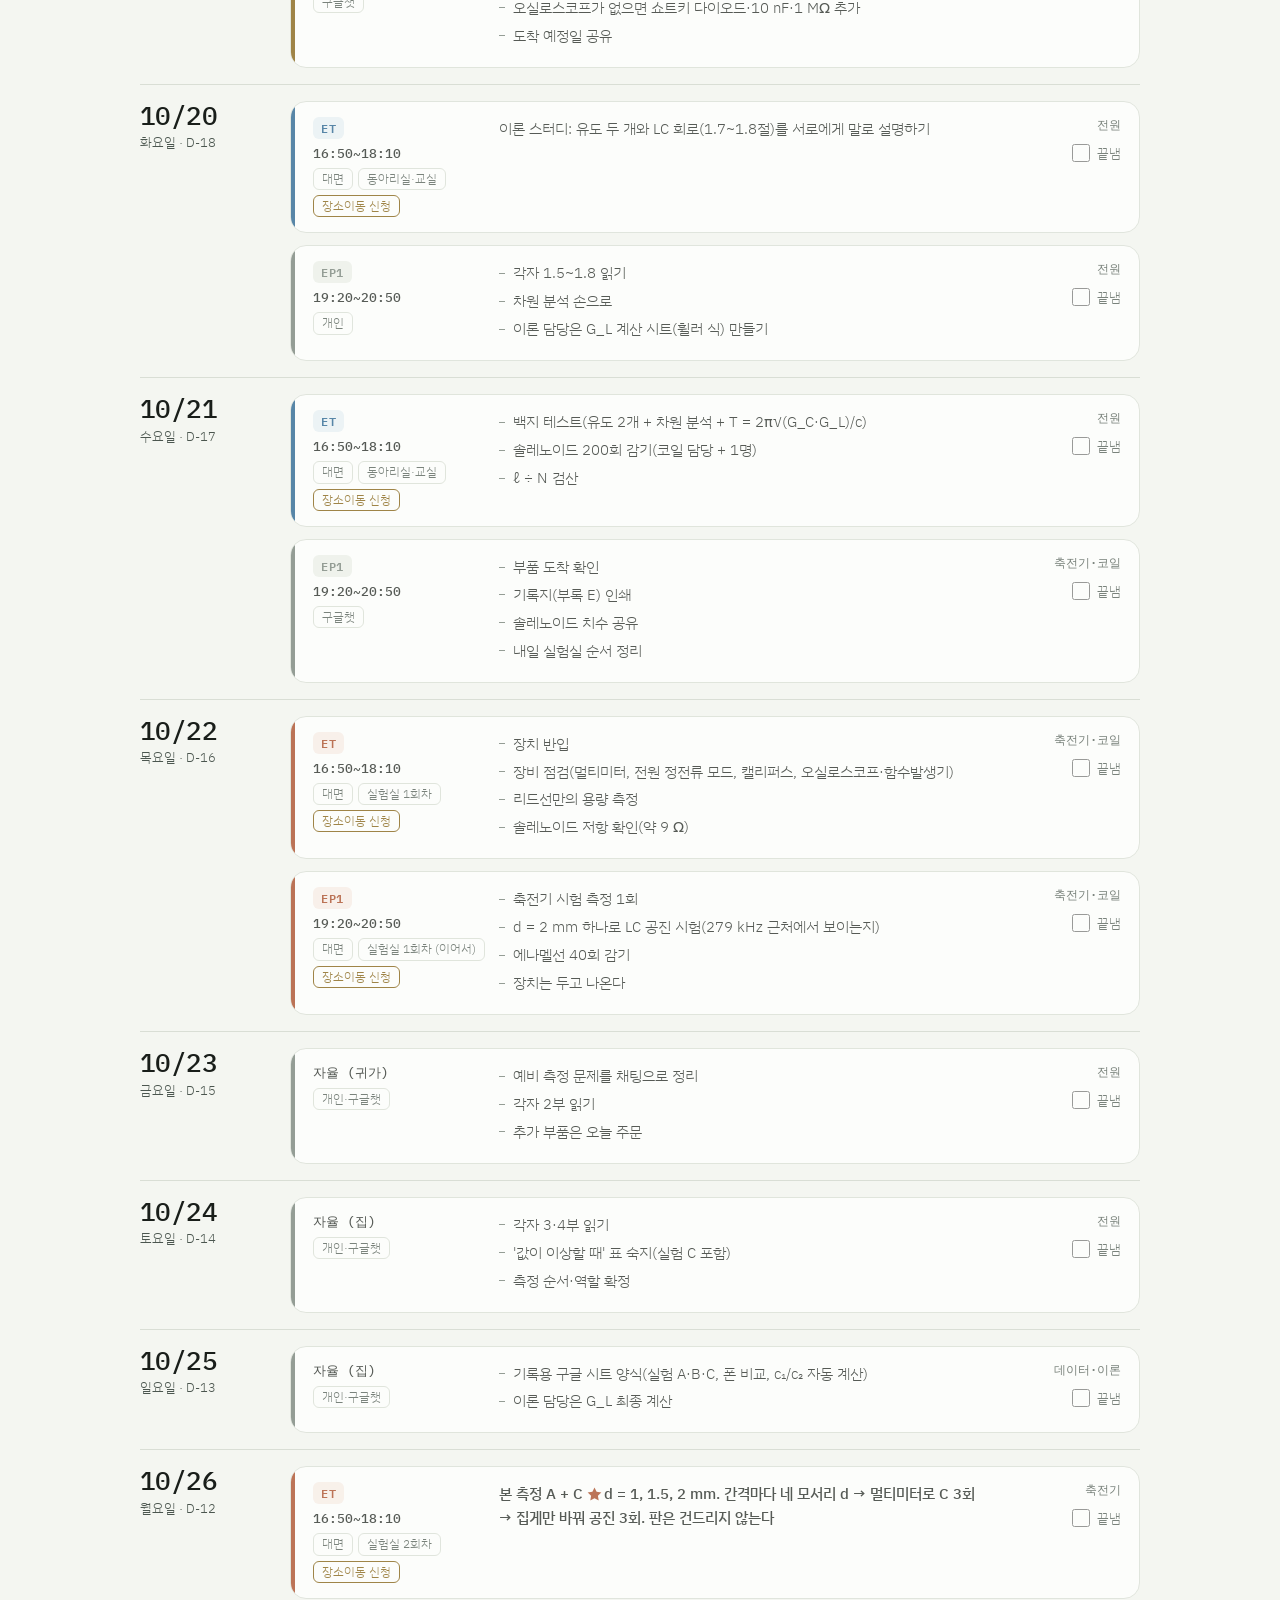
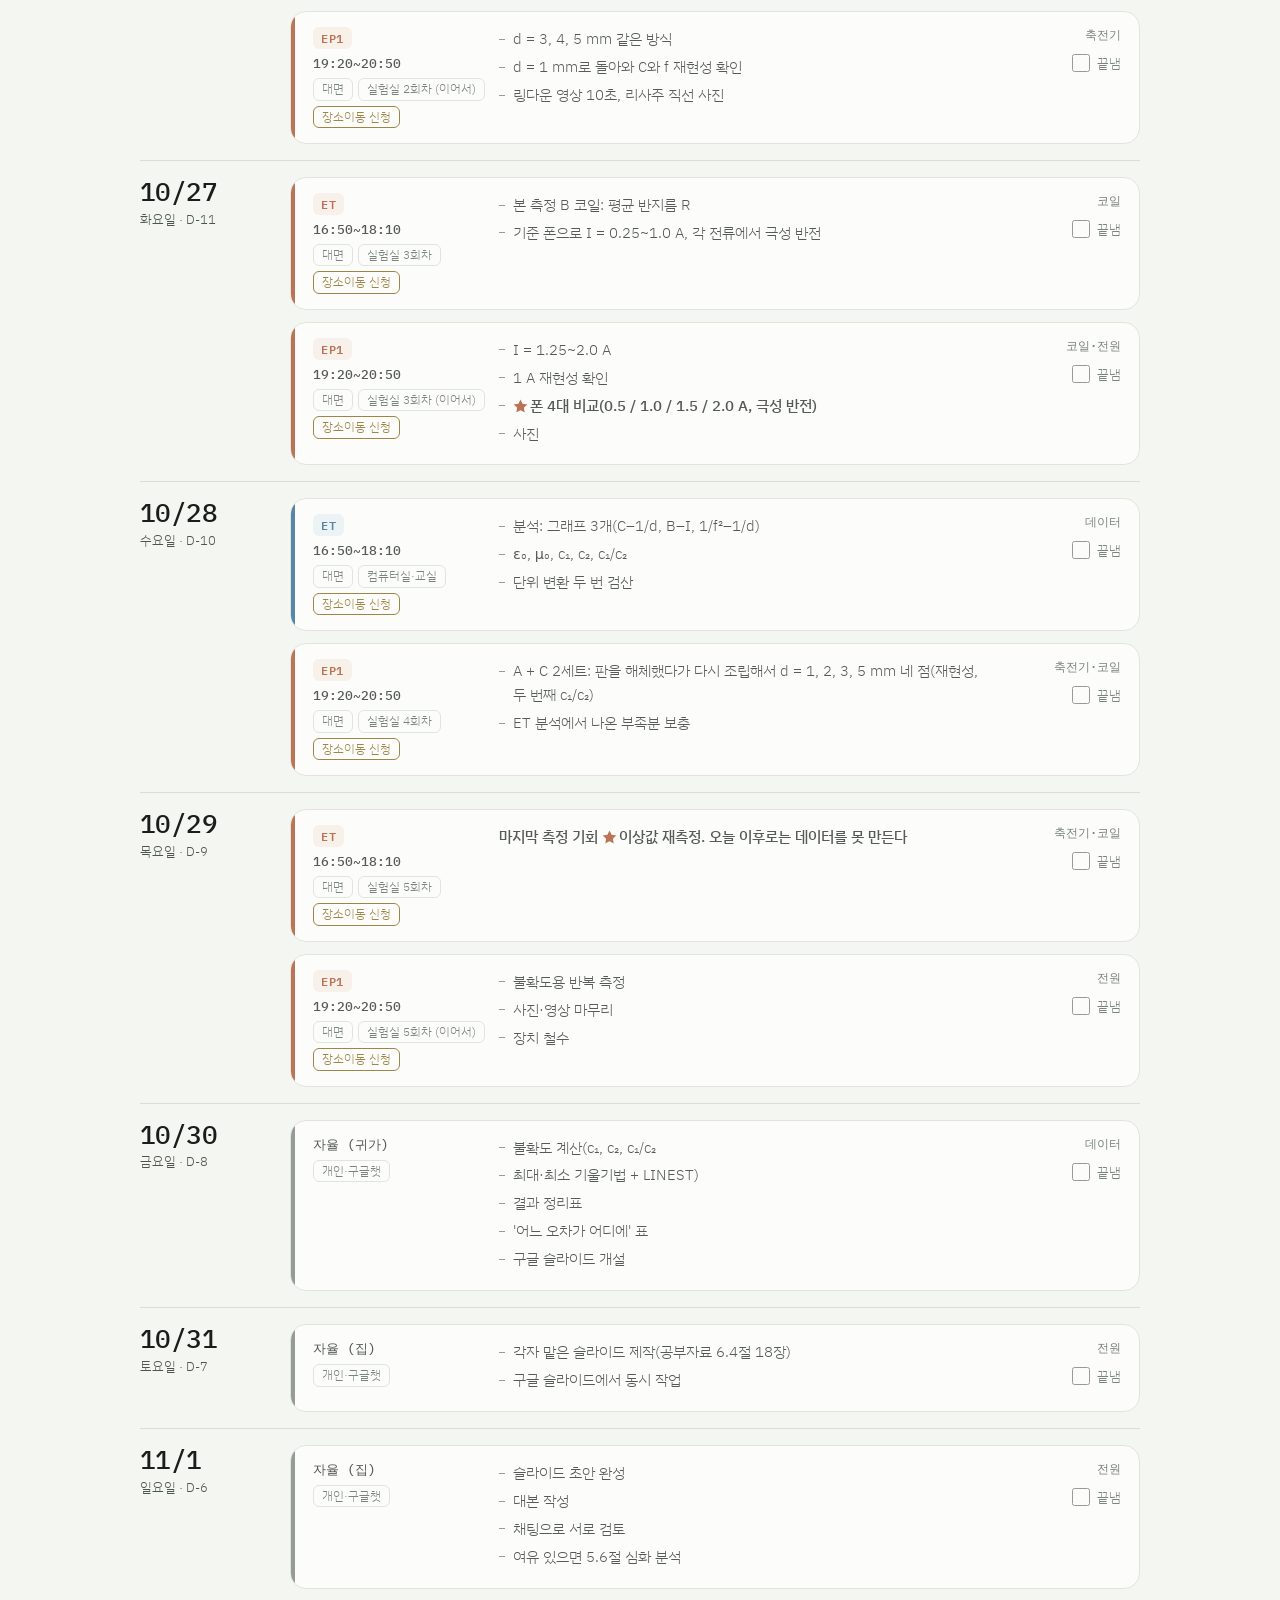
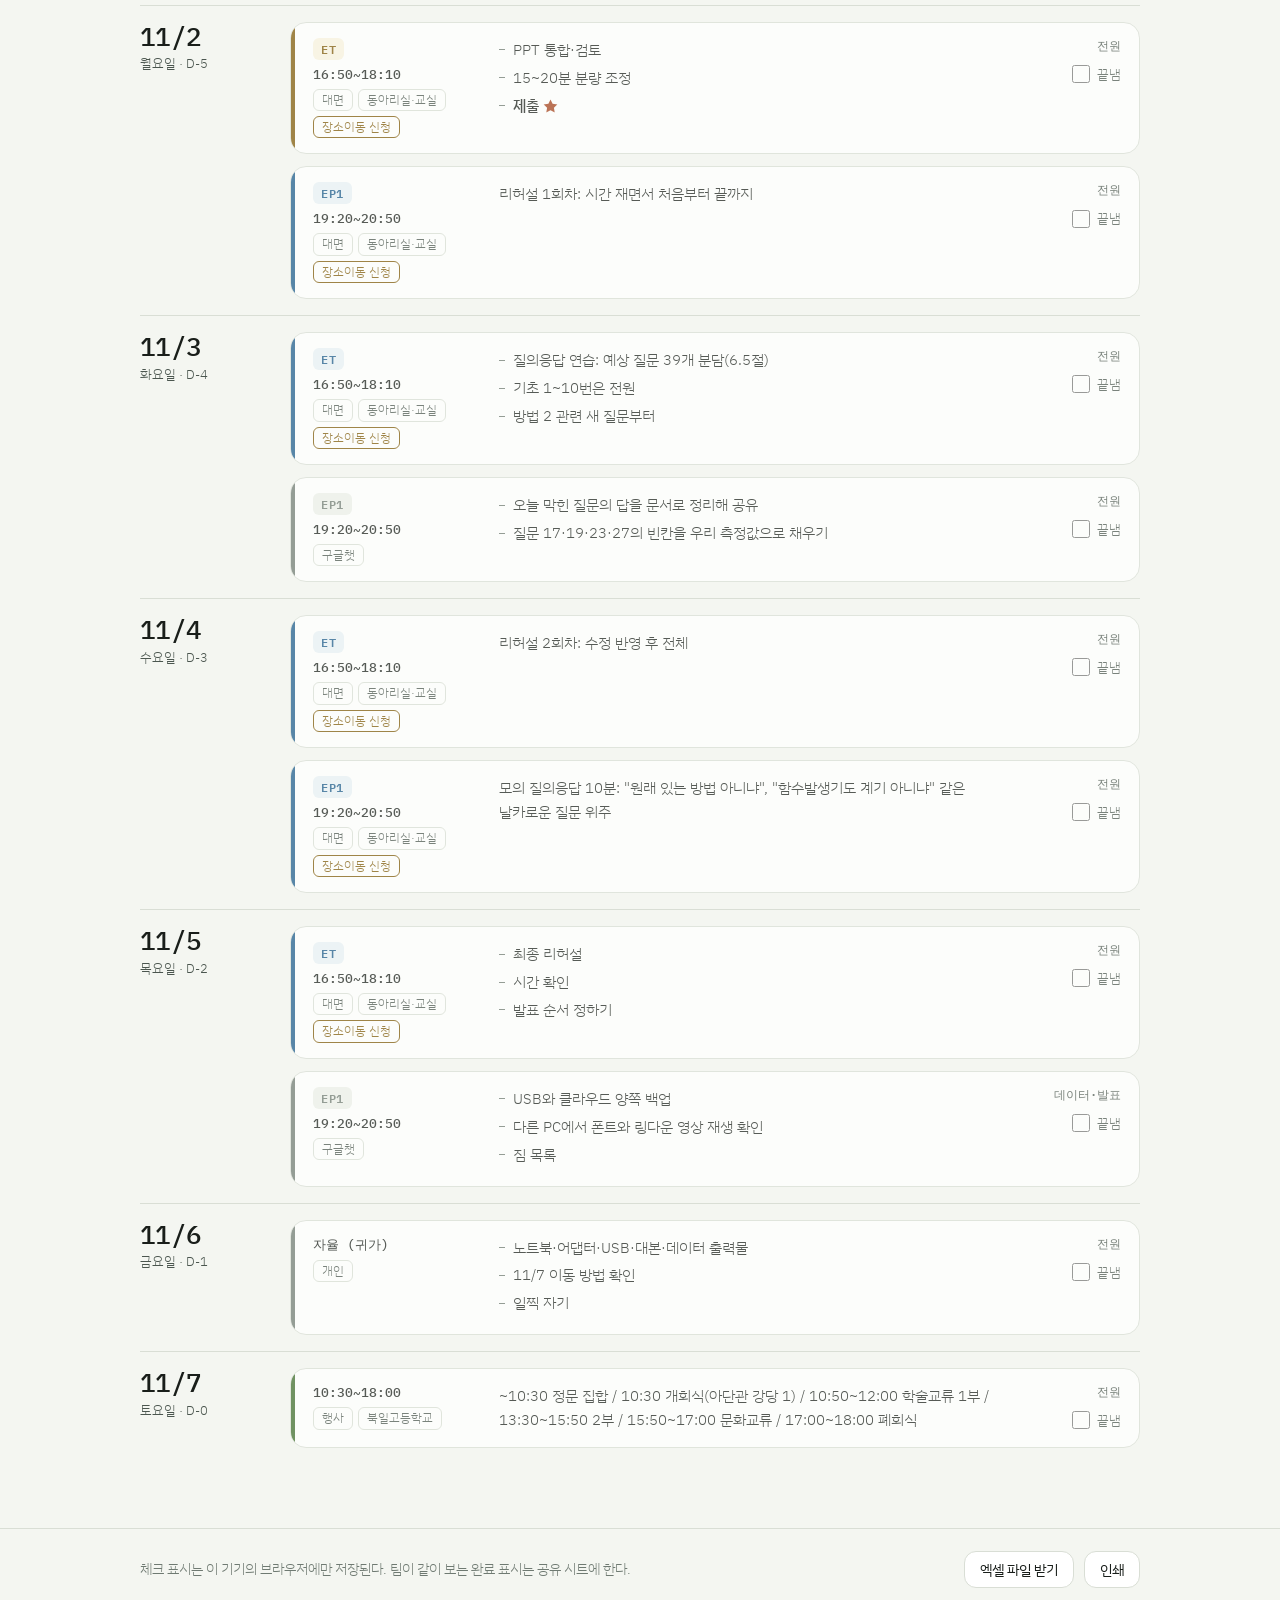
==== commit bd0e62da: "Add files via upload" ====
--- a/schedule.html
+++ b/schedule.html
@@ -7,8 +7,7 @@
 <meta name="description" content="Inertia 2026 POLARIS 준비 일정. 날짜별 할 일, 장소, 담당과 장소이동신청, 실험실 예약.">
 <meta property="og:title" content="일정 · Inertia">
 <meta property="og:description" content="10/17부터 11/7 발표까지의 준비 일정">
-<meta name="theme-color" content="#F4F6F1" media="(prefers-color-scheme: light)">
-<meta name="theme-color" content="#111510" media="(prefers-color-scheme: dark)">
+<meta name="theme-color" content="#07090A">
 <link rel="icon" href="favicon.svg" type="image/svg+xml">
 <link rel="preconnect" href="https://fonts.googleapis.com">
 <link rel="preconnect" href="https://fonts.gstatic.com" crossorigin>
@@ -25,49 +24,55 @@
 .cat-event{--cc:var(--green);--ccw:var(--greenw)}
 
 /* ---------- 머리 ---------- */
-.top{border-bottom:1px solid var(--rule);padding-block:22px 28px}
-.crumbs{display:flex;justify-content:space-between;align-items:center;gap:12px;flex-wrap:wrap;margin-bottom:28px;font:500 12px var(--mono);letter-spacing:.06em}
+.top{padding-block:0 clamp(30px,5vw,48px)}
+.top .wave{top:var(--wt,0px);height:var(--wh,240px);opacity:.7}
+.crumbs{display:flex;justify-content:space-between;align-items:center;gap:12px;flex-wrap:wrap;margin:0 0 clamp(34px,6vw,64px);padding-block:14px;border-bottom:1px solid var(--rule);font:500 12px var(--mono);letter-spacing:.06em}
 .crumbs .l{display:flex;gap:20px}
 .crumbs a{color:var(--ink2);text-decoration:none}
 .crumbs a:hover,.crumbs a:focus-visible{color:var(--ink);text-decoration:underline}
-h1.title{font-family:var(--serif);font-size:clamp(42px,8vw,70px);line-height:1.05;margin:10px 0 12px}
+h1.title{font-family:var(--serif);font-size:clamp(48px,9vw,88px);line-height:1.02;letter-spacing:-.02em;margin:12px 0 14px}
+.top .eyebrow{font-family:var(--sans);font-size:13px;letter-spacing:.04em}
 .sub{max-width:46em;color:var(--ink2);margin:0 0 4px}
-.revnote{max-width:46em;margin:12px 0 0;padding:9px 13px;background:var(--lightw);border-left:3px solid var(--light);font-size:14px;color:var(--ink)}
-.stats{display:grid;grid-template-columns:repeat(3,minmax(0,1fr));gap:12px;margin-top:24px}
-.tile{display:block;min-width:0;background:var(--card);border:1px solid var(--rule);border-radius:3px;padding:14px 16px;color:inherit;text-decoration:none}
+.revnote{max-width:46em;margin:14px 0 0;padding:10px 15px;background:var(--lightw);border-left:3px solid var(--light);border-radius:0 12px 12px 0;font-size:14px;color:var(--ink)}
+.stats{display:grid;grid-template-columns:repeat(3,minmax(0,1fr));gap:14px;margin-top:30px}
+.tile{display:block;min-width:0;background:var(--card);border:1px solid var(--rule);border-radius:18px;padding:16px 20px;color:inherit;text-decoration:none;-webkit-backdrop-filter:blur(12px);backdrop-filter:blur(12px);transition:border-color .25s ease,transform .25s ease}
+a.tile:hover{transform:translateY(-3px)}
 a.tile:hover,a.tile:focus-visible{border-color:var(--ink3)}
-.tile .k{font:500 11px var(--mono);letter-spacing:.12em;text-transform:uppercase;color:var(--ink3)}
-.tile .v{font-family:var(--serif);font-weight:700;font-size:clamp(24px,4vw,34px);line-height:1.2;margin-top:4px}
+.tile .k{font:500 12.5px var(--sans);letter-spacing:.02em;color:var(--ink3)}
+.tile .v{font:600 clamp(22px,3.4vw,30px) var(--sans);letter-spacing:-.01em;line-height:1.25;margin-top:4px}
+.tile a,.stats a.tile .v{font-size:clamp(20px,2.8vw,26px)}
+.tile.dd .v{font:500 clamp(28px,4.4vw,40px) var(--mono);color:var(--light);letter-spacing:-.02em}
 .tile .s{font-size:13.5px;line-height:1.5;color:var(--ink2);margin-top:2px;display:-webkit-box;-webkit-line-clamp:2;-webkit-box-orient:vertical;overflow:hidden}
-.meter{height:6px;border-radius:3px;background:var(--sunk);margin-top:9px;overflow:hidden}
-.meter i{display:block;height:100%;width:0;background:var(--mag);transition:width .35s ease}
+.meter{height:6px;border-radius:3px;background:var(--sunk);margin-top:12px;overflow:hidden}
+.meter i{display:block;height:100%;width:0;border-radius:3px;background:linear-gradient(90deg,var(--elec),var(--light),var(--mag));transition:width .45s cubic-bezier(.2,.7,.2,1)}
 
 /* ---------- 탭 ---------- */
-.tabs{position:sticky;top:0;z-index:30;background:var(--paper);border-bottom:1px solid var(--rule)}
+.tabs{position:sticky;top:0;z-index:30;background:var(--paper);background:color-mix(in srgb,var(--paper) 85%,transparent);-webkit-backdrop-filter:saturate(1.5) blur(14px);backdrop-filter:saturate(1.5) blur(14px);border-bottom:1px solid var(--rule)}
 .tabs .wrap{display:flex;gap:6px;overflow-x:auto;scrollbar-width:none}
 .tabs .wrap::-webkit-scrollbar{display:none}
 .tabs button{appearance:none;flex:none;background:none;border:0;border-bottom:3px solid transparent;padding:14px 14px 11px;font:400 15px var(--sans);color:var(--ink2);cursor:pointer;white-space:nowrap}
 .tabs button:hover{color:var(--ink)}
-.tabs button[aria-selected="true"]{color:var(--ink);font-weight:500;border-bottom-color:var(--mag)}
+.tabs button[aria-selected="true"]{color:var(--ink);font-weight:500;border-bottom-color:var(--light)}
 main{padding-block:26px 64px}
 [hidden]{display:none!important}
 
 /* ---------- 달력 + 조건 ---------- */
 .board{display:grid;grid-template-columns:minmax(300px,430px) minmax(0,1fr);gap:28px;align-items:start;margin-bottom:26px}
-.cal{background:var(--card);border:1px solid var(--rule);border-radius:3px;padding:12px}
+.cal{background:var(--card);border:1px solid var(--rule);border-radius:18px;padding:14px}
 .cal .wd,.cal .grid{display:grid;grid-template-columns:repeat(7,minmax(0,1fr));gap:4px}
 .cal .wd{margin-bottom:4px;font:500 11px var(--mono);color:var(--ink3);text-align:center}
-.cell{position:relative;appearance:none;display:flex;flex-direction:column;justify-content:space-between;aspect-ratio:1/.88;padding:5px 6px;text-align:left;border:1px solid transparent;border-radius:3px;background:var(--ccw);color:var(--ink);font:500 12.5px var(--mono);cursor:pointer}
+.cell{position:relative;appearance:none;display:flex;flex-direction:column;justify-content:space-between;aspect-ratio:1/.88;padding:5px 6px;text-align:left;border:1px solid transparent;border-radius:9px;background:var(--ccw);color:var(--ink);font:500 12.5px var(--mono);cursor:pointer;transition:transform .15s ease,border-color .15s ease}
+.cell:hover{transform:translateY(-1px)}
 .cell:hover,.cell:focus-visible{border-color:var(--cc)}
 .cell.empty{background:transparent;cursor:default;pointer-events:none}
 .cell .dots{display:flex;gap:3px}
 .cell .dots i{width:6px;height:6px;border-radius:50%;background:var(--cc)}
-.cell.today{outline:2px solid var(--ink);outline-offset:1px}
+.cell.today{outline:2px solid var(--light);outline-offset:1px;box-shadow:0 0 18px -4px var(--light)}
 .cell.alldone::after{content:"\2713";position:absolute;right:5px;top:3px;font-size:11px;color:var(--cc)}
 .cell.dim{opacity:.35}
 .ctl{min-width:0}
-.ruleline{margin:0 0 14px;padding:10px 13px;background:var(--card);border:1px solid var(--rule);border-radius:3px;font-size:14px;color:var(--ink2)}
-.search{width:100%;padding:10px 13px;border:1px solid var(--rule);border-radius:3px;background:var(--card);color:var(--ink);font:400 15px var(--sans)}
+.ruleline{margin:0 0 14px;padding:11px 15px;background:var(--card);border:1px solid var(--rule);border-radius:14px;font-size:14px;color:var(--ink2)}
+.search{width:100%;padding:11px 15px;border:1px solid var(--rule);border-radius:14px;background:var(--card);color:var(--ink);font:400 15px var(--sans)}
 .search::placeholder{color:var(--ink3)}
 .chips{display:flex;flex-wrap:wrap;gap:8px;margin:12px 0}
 .chip{appearance:none;display:inline-flex;align-items:center;gap:7px;padding:5px 11px;border:1px solid var(--rule);border-radius:999px;background:var(--card);color:var(--ink2);font:400 13.5px var(--sans);cursor:pointer}
@@ -77,9 +82,9 @@
 .chip[aria-pressed="false"]{opacity:.55}
 .row{display:flex;flex-wrap:wrap;gap:10px 16px;align-items:center;margin:10px 0}
 .row label{display:inline-flex;align-items:center;gap:8px;font-size:14px;color:var(--ink2)}
-.row select{padding:7px 10px;border:1px solid var(--rule);border-radius:3px;background:var(--card);color:var(--ink);font:400 14px var(--sans)}
+.row select{padding:7px 10px;border:1px solid var(--rule);border-radius:10px;background:var(--card);color:var(--ink);font:400 14px var(--sans)}
 .row input[type="checkbox"]{width:17px;height:17px;accent-color:var(--mag);margin:0}
-.btn{appearance:none;padding:7px 13px;border:1px solid var(--rule);border-radius:3px;background:var(--card);color:var(--ink);font:400 14px var(--sans);cursor:pointer}
+.btn{appearance:none;padding:8px 15px;border:1px solid var(--rule);border-radius:12px;background:var(--card);color:var(--ink);font:400 14px var(--sans);cursor:pointer}
 .btn:hover{border-color:var(--ink3)}
 .btn.main{background:var(--ink);color:var(--paper);border-color:var(--ink)}
 .count{font:400 13px var(--mono);color:var(--ink3);margin:6px 0 0}
@@ -89,16 +94,19 @@
 .dayhead{position:sticky;top:calc(var(--tabs-h) + 14px);align-self:start}
 .dnum{font:500 26px var(--mono);letter-spacing:-.02em;line-height:1.1}
 .dsub{font-size:13px;color:var(--ink2);margin-top:2px}
-.dtag{display:inline-block;margin-top:7px;padding:1px 8px;border-radius:2px;background:var(--ink);color:var(--paper);font:500 11px var(--mono);letter-spacing:.06em}
+.day.today .dnum{color:var(--light)}
+.dtag{display:inline-block;margin-top:7px;padding:1px 9px;border-radius:999px;background:var(--light);color:var(--paper);font:500 11px var(--mono);letter-spacing:.06em}
 .day.past .slots{opacity:.72}
 .day.flash .slots{animation:flash 1.8s ease}
 @keyframes flash{0%,100%{background:transparent}25%{background:var(--lightw)}}
-.slots{list-style:none;margin:0;padding:0;display:grid;gap:10px;border-radius:3px}
-.slot{display:grid;grid-template-columns:172px minmax(0,1fr) 116px;gap:14px;padding:12px 14px;background:var(--card);border:1px solid var(--rule);border-left:4px solid var(--cc);border-radius:3px}
+.slots{list-style:none;margin:0;padding:0;display:grid;gap:12px;border-radius:14px}
+.slot{display:grid;grid-template-columns:172px minmax(0,1fr) 116px;gap:14px;position:relative;overflow:hidden;padding:15px 18px 15px 22px;background:var(--card);border:1px solid var(--rule);border-radius:16px;transition:border-color .2s ease,box-shadow .2s ease}
+.slot::before{content:"";position:absolute;left:0;top:0;bottom:0;width:4px;background:var(--cc)}
+.slot:hover{border-color:color-mix(in srgb,var(--cc) 45%,var(--rule));box-shadow:0 14px 30px -24px var(--cc)}
 .when{display:flex;flex-direction:column;align-items:flex-start;gap:6px;min-width:0}
-.band{padding:1px 7px;border-radius:2px;background:var(--ccw);color:var(--cc);font:600 12px var(--mono);letter-spacing:.06em}
+.band{padding:1px 8px;border-radius:6px;background:var(--ccw);color:var(--cc);font:600 12px var(--mono);letter-spacing:.06em}
 .time{font:500 13px var(--mono)}
-.tag{padding:0 7px;border:1px solid var(--rule);border-radius:2px;color:var(--ink2);font-size:12px;line-height:1.7;white-space:nowrap}
+.tag{padding:0 8px;border:1px solid var(--rule);border-radius:6px;color:var(--ink2);font-size:12px;line-height:1.7;white-space:nowrap}
 .tag.need{border-color:var(--warn);color:var(--warn)}
 .tags{display:flex;flex-wrap:wrap;gap:5px}
 .tasks{margin:0;padding:0;list-style:none;font-size:14.5px;line-height:1.65}
@@ -117,8 +125,8 @@
 /* ---------- 장소이동신청, 실험실 예약 ---------- */
 .ph h2{font-family:var(--serif);font-size:clamp(24px,4vw,32px);margin:0 0 8px}
 .ph p{max-width:46em;color:var(--ink2);margin:0 0 10px}
-.ph h3{font:500 12px var(--mono);letter-spacing:.14em;text-transform:uppercase;color:var(--ink3);margin:28px 0 8px}
-.tw{overflow-x:auto;border:1px solid var(--rule);border-radius:3px;background:var(--card)}
+.ph h3{font:600 13.5px var(--sans);letter-spacing:.02em;color:var(--light);margin:32px 0 10px}
+.tw{overflow-x:auto;border:1px solid var(--rule);border-radius:16px;background:var(--card)}
 table{width:100%;border-collapse:collapse;font-size:14.5px}
 th,td{padding:10px 13px;text-align:left;vertical-align:top;border-bottom:1px solid var(--rule)}
 thead th{background:var(--sunk);font:500 12px var(--mono);letter-spacing:.04em;color:var(--ink2);white-space:nowrap}
@@ -128,7 +136,7 @@
 .pills{display:flex;flex-wrap:wrap;gap:7px;margin:8px 0}
 .pills span{padding:3px 11px;border:1px solid var(--rule);border-radius:999px;background:var(--card);font-size:13.5px}
 .cards{display:grid;grid-template-columns:repeat(auto-fill,minmax(260px,1fr));gap:12px}
-.lab{display:flex;flex-direction:column;gap:8px;padding:14px 16px;background:var(--card);border:1px solid var(--rule);border-top:3px solid var(--mag);border-radius:3px}
+.lab{display:flex;flex-direction:column;gap:8px;padding:14px 16px;background:var(--card);border:1px solid var(--rule);border-top:3px solid var(--mag);border-radius:16px}
 .lab.opt{border-top-color:var(--ink3)}
 .lab .h{display:flex;justify-content:space-between;align-items:baseline;gap:10px}
 .lab .n{font:600 13px var(--mono);letter-spacing:.06em}
@@ -138,7 +146,7 @@
 .kind{align-self:flex-start;padding:1px 9px;border-radius:2px;font:500 12px var(--mono);background:var(--magw);color:var(--mag)}
 .kind.opt{background:var(--sunk);color:var(--ink2)}
 .checks{list-style:none;margin:0;padding:0;display:grid;gap:10px}
-.checks li{display:grid;grid-template-columns:34px minmax(0,1fr) auto;gap:4px 12px;padding:12px 14px;background:var(--card);border:1px solid var(--rule);border-radius:3px}
+.checks li{display:grid;grid-template-columns:34px minmax(0,1fr) auto;gap:4px 12px;padding:14px 16px;background:var(--card);border:1px solid var(--rule);border-radius:16px}
 .checks .num{font:600 14px var(--mono);color:var(--light)}
 .checks .q{font-weight:500}
 .checks .why{grid-column:2;font-size:14px;color:var(--ink2)}
@@ -152,8 +160,11 @@
 #app-error{padding:40px 0;color:var(--ink2)}
 
 @media (max-width:860px){.board{grid-template-columns:1fr}}
+@media (max-width:420px){.cell{font-size:11px;padding:4px 5px}.cal{padding:10px}}
 @media (max-width:720px){
-  .stats{grid-template-columns:1fr}
+  .stats{grid-template-columns:1fr 1fr;gap:10px}
+  .stats>:last-child{grid-column:1/-1}
+  .tile{padding:14px 16px}
   .day{grid-template-columns:1fr}
   .dayhead{position:static;display:flex;align-items:baseline;gap:10px;margin-bottom:8px}
   .dtag{margin-top:0}
@@ -171,7 +182,7 @@
   tbody td:first-child{border-left:0}
 }
 @media print{
-  .tabs,.board .ctl .chips,.board .ctl .row,.board .ctl .search,.crumbs .tbtn,.foot .acts,.chk,.cell{display:none!important}
+  .top .wave,.totop,.progress,.tabs,.board .ctl .chips,.board .ctl .row,.board .ctl .search,.crumbs .tbtn,.foot .acts,.chk,.cell{display:none!important}
   .slot{break-inside:avoid}
   .dayhead{position:static}
 }
@@ -179,8 +190,10 @@
 </head>
 <body>
 <a class="skip" href="#content">본문으로 건너뛰기</a>
-
-<header class="top gridbg">
+<div class="progress" aria-hidden="true"><i></i></div>
+
+<header class="top night">
+  <canvas class="wave" aria-hidden="true"></canvas>
   <div class="wrap">
     <div class="crumbs">
       <span class="l"><a href="./">&larr; Inertia</a><a href="study.html">공부자료</a></span>
@@ -204,7 +217,7 @@
 
 <main id="content" class="wrap">
   <noscript><p class="none">일정을 보려면 자바스크립트가 필요하다.</p></noscript>
-  <div id="app-error" hidden>일정 데이터를 불러오지 못했다. 페이지를 새로고침해 본다.</div>
+  <div id="app-error" hidden>일정 데이터를 불러오지 못했다. 새로고침해 보고, 그래도 안 되면 저장소에 schedule-data.js 파일이 올라가 있는지 확인한다.</div>
 
   <section id="p-all" role="tabpanel" aria-labelledby="t-all">
     <div class="board">
@@ -234,7 +247,7 @@
 
 <footer class="foot">
   <div class="wrap">
-    <p>체크 표시는 지금 쓰는 기기의 브라우저에만 저장된다. 팀이 함께 보는 완료 표시는 공유 시트를 쓴다.</p>
+    <p>체크 표시는 이 기기의 브라우저에만 저장된다. 팀이 같이 보는 완료 표시는 공유 시트에 한다.</p>
     <div class="acts">
       <a class="btn" href="schedule/일정3.xlsx" download>엑셀 파일 받기</a>
       <button class="btn" type="button" onclick="window.print()">인쇄</button>
@@ -242,6 +255,7 @@
   </div>
 </footer>
 
+<button class="totop" type="button" aria-label="맨 위로"><svg viewBox="0 0 24 24" fill="none" stroke="currentColor" stroke-width="2" stroke-linecap="round" stroke-linejoin="round"><path d="M12 19V5M6 11l6-6 6 6"/></svg></button>
 <script src="schedule-data.js"></script>
 <script>
 (function () {
@@ -300,10 +314,11 @@
   }
 
   /* ---------- 머리 ---------- */
-  $('#sub').textContent = S.subtitle;
-  $('#rule').textContent = S.rule;
+  var tidy = Inertia.tidy;
+  $('#sub').textContent = tidy(S.subtitle);
+  $('#rule').textContent = tidy(S.rule);
   var legendParts = S.legend.split('|');
-  if (legendParts[1]) { var rv = $('#rev'); rv.textContent = legendParts[1].trim(); rv.hidden = false; }
+  if (legendParts[1]) { var rv = $('#rev'); rv.textContent = tidy(legendParts[1]); rv.hidden = false; }
 
   var nextIt = Inertia.nextItem(items);
   var left = Inertia.daysBetween(today, D.event.date);
@@ -318,7 +333,7 @@
     prog.textContent = n + ' / ' + items.length;
     meter.style.width = (n / items.length * 100) + '%';
   }
-  stats.appendChild(h('div', { class: 'tile' },
+  stats.appendChild(h('div', { class: 'tile dd' },
     h('div', { class: 'k', text: '발표까지' }),
     h('div', { class: 'v', text: left < 0 ? '종료' : Inertia.ddayLabel(left) }),
     h('div', { class: 's', text: evLabel })));
@@ -404,8 +419,8 @@
     if (bits.length > 1) node.classList.add('hot');
   }
   function taskBlock(task) {
-    var parts = task.split(' · ').map(function (s) { return s.trim(); }).filter(Boolean);
-    if (parts.length < 2) { var p = h('p', { class: 'tasks' }); fillStars(p, task); return p; }
+    var parts = task.split(' · ').map(function (s) { return tidy(s); }).filter(Boolean);
+    if (parts.length < 2) { var p = h('p', { class: 'tasks' }); fillStars(p, tidy(task)); return p; }
     var ul = h('ul', { class: 'tasks' });
     parts.forEach(function (t) { var li = h('li'); fillStars(li, t); ul.appendChild(li); });
     return ul;
@@ -455,7 +470,7 @@
         g.date === today ? h('span', { class: 'dtag', text: '오늘' }) : null);
       var ul = h('ul', { class: 'slots' });
       g.rows.forEach(function (r) { ul.appendChild(slotEl(r[0], r[1])); });
-      listEl.appendChild(h('section', { class: 'day' + (g.date < today ? ' past' : ''), id: 'd-' + g.date }, head, ul));
+      listEl.appendChild(h('section', { class: 'day' + (g.date < today ? ' past' : '') + (g.date === today ? ' today' : ''), id: 'd-' + g.date }, head, ul));
     });
     $('#count').textContent = items.length + '칸 중 ' + shown + '칸 표시';
     if (!shown) {
@@ -516,8 +531,8 @@
 
   /* ---------- 장소이동신청 ---------- */
   function buildMoves() {
-    var p = $('#p-moves'), sp = splitRev(M.note);
-    p.appendChild(h('h2', { text: M.title }));
+    var p = $('#p-moves'), sp = splitRev(tidy(M.note));
+    p.appendChild(h('h2', { text: tidy(M.title) }));
     if (sp[0]) p.appendChild(h('p', { text: sp[0] }));
     if (sp[1]) p.appendChild(h('p', { class: 'revnote', text: sp[1] }));
     var weeks = [], byW = {};
@@ -534,7 +549,7 @@
         tr.appendChild(h('td', { 'data-l': '날짜', class: 'nw', text: r.md + '(' + r.wd + ')' }));
         tr.appendChild(h('td', { 'data-l': '시간대', class: 'nw', text: r.slot }));
         tr.appendChild(h('td', { 'data-l': '장소', text: r.place }));
-        tr.appendChild(h('td', { 'data-l': '내용', text: r.what }));
+        tr.appendChild(h('td', { 'data-l': '내용', text: tidy(r.what) }));
         tr.appendChild(h('td', { 'data-l': '제출', class: 'nw', text: r.due }));
         tr.appendChild(h('td', { 'data-l': '신청함' }, h('label', { class: 'chk', for: id }, inp, '신청함')));
         tb.appendChild(tr);
@@ -554,8 +569,8 @@
 
   /* ---------- 실험실 예약 ---------- */
   function buildLab() {
-    var p = $('#p-lab'), sp = splitRev(L.note);
-    p.appendChild(h('h2', { text: L.title }));
+    var p = $('#p-lab'), sp = splitRev(tidy(L.note));
+    p.appendChild(h('h2', { text: tidy(L.title) }));
     if (sp[0]) p.appendChild(h('p', { text: sp[0] }));
     if (sp[1]) p.appendChild(h('p', { class: 'revnote', text: sp[1] }));
     p.appendChild(h('h3', { text: '회차별 준비' }));
@@ -565,7 +580,7 @@
       splitTop(s.equip, ',').forEach(function (e) { ul.appendChild(h('li', { text: e })); });
       cards.appendChild(h('article', { class: 'lab' + (opt ? ' opt' : '') },
         h('div', { class: 'h' }, h('span', { class: 'n', text: s.n + '회차' }), h('span', { class: 'd', text: s.md + '(' + s.wd + ') ' + s.slot })),
-        h('div', { class: 'p', text: s.purpose }), ul,
+        h('div', { class: 'p', text: tidy(s.purpose) }), ul,
         h('span', { class: 'kind' + (opt ? ' opt' : ''), text: s.kind })));
     });
     p.appendChild(cards);
@@ -576,9 +591,9 @@
       var inp = h('input', { type: 'checkbox', id: id }); inp.checked = !!done[key];
       var li = h('li', { class: inp.checked ? 'done' : '' },
         h('span', { class: 'num', text: c.n }),
-        h('span', { class: 'q', text: c.item }),
+        h('span', { class: 'q', text: tidy(c.item) }),
         h('label', { class: 'chk', for: id }, inp, '여쭤봄'),
-        h('span', { class: 'why', text: c.why }));
+        h('span', { class: 'why', text: tidy(c.why) }));
       inp.addEventListener('change', function () { setDone(key, inp.checked); li.classList.toggle('done', inp.checked); });
       ol.appendChild(li);
     });
@@ -613,6 +628,29 @@
   /* ---------- 시작 ---------- */
   buildCal(); buildMoves(); buildLab();
   renderList(); paintProgress(); paintCal();
+
+  /* 머리의 파동은 숫자 상자 뒤로 지나간다 */
+  var top = $('.top'), cv = $('.top .wave');
+  function placeWave() {
+    var r = stats.getBoundingClientRect(), tr = top.getBoundingClientRect();
+    var hh = Math.max(220, Math.min(380, r.height * 2.4));
+    top.style.setProperty('--wh', Math.round(hh) + 'px');
+    top.style.setProperty('--wt', Math.round(r.top - tr.top + r.height / 2 - hh / 2) + 'px');
+  }
+  placeWave(); window.addEventListener('resize', placeWave);
+  Inertia.wave(cv, { y: 0.5, amp: 0.3, speed: 1.2 });
+
+  /* 진행 막대와 위로 버튼 */
+  var bar = $('.progress i'), totop = $('.totop'), ticking = false;
+  function onScroll() {
+    ticking = false;
+    var y = window.scrollY, H = document.documentElement.scrollHeight - innerHeight;
+    bar.style.transform = 'scaleX(' + (H > 0 ? Math.min(1, y / H) : 0) + ')';
+    totop.classList.toggle('on', y > 700);
+  }
+  window.addEventListener('scroll', function () { if (!ticking) { ticking = true; requestAnimationFrame(onScroll); } }, { passive: true });
+  totop.addEventListener('click', function () { window.scrollTo({ top: 0, behavior: 'smooth' }); });
+  onScroll();
   var hash = decodeURIComponent(location.hash.slice(1));
   if (hash === 'moves' || hash === 'lab') showTab(hash);
   else if (/^\d{4}-\d{2}-\d{2}$/.test(hash)) setTimeout(function () { goDay(hash); }, 60);
--- a/site.css
+++ b/site.css
@@ -56,3 +56,43 @@
   html{scroll-behavior:auto}
   *,*::before,*::after{animation:none!important;transition:none!important}
 }
+
+/* ---------- 밤하늘 띠: 첫 화면과 각 페이지 머리에 쓰는 어두운 무대 ---------- */
+.night{
+  --nbg:#07090A;
+  --ink:#ECEFE9; --ink2:#AEB7B0; --ink3:#828C85;
+  --rule:rgba(255,255,255,.10); --grid:rgba(255,255,255,.035);
+  --card:rgba(255,255,255,.04); --sunk:rgba(255,255,255,.06);
+  --elec:#7DBBE8; --mag:#EE9A76; --light:#C3A4EC;
+  --elecw:rgba(125,187,232,.12); --magw:rgba(238,154,118,.12); --lightw:rgba(195,164,236,.12);
+  --warn:#E0B04A; --warnw:rgba(224,176,74,.12);
+  --green:#93CC80; --greenw:rgba(147,204,128,.12);
+  --shadow:0 20px 50px -24px rgba(0,0,0,.9);
+  color-scheme:dark;
+  position:relative;isolation:isolate;overflow:hidden;
+  color:var(--ink);
+  background:
+    radial-gradient(55% 70% at 8% -10%,rgba(160,112,228,.26),transparent 62%),
+    radial-gradient(45% 60% at 100% 10%,rgba(80,150,215,.16),transparent 62%),
+    radial-gradient(40% 50% at 70% 110%,rgba(238,154,118,.10),transparent 60%),
+    linear-gradient(var(--grid) 1px,transparent 1px) 0 0/32px 32px,
+    linear-gradient(90deg,var(--grid) 1px,transparent 1px) 0 0/32px 32px,
+    var(--nbg);
+}
+.night::after{ /* 얇은 필름 질감 */
+  content:"";position:absolute;inset:0;z-index:-1;pointer-events:none;opacity:.07;mix-blend-mode:overlay;
+  background-image:url("data:image/svg+xml,%3Csvg xmlns='http://www.w3.org/2000/svg' width='160' height='160'%3E%3Cfilter id='n'%3E%3CfeTurbulence type='fractalNoise' baseFrequency='.9' numOctaves='2' stitchTiles='stitch'/%3E%3C/filter%3E%3Crect width='100%25' height='100%25' filter='url(%23n)'/%3E%3C/svg%3E");
+}
+.night .wave{position:absolute;left:0;right:0;z-index:-1;width:100%;pointer-events:none}
+.night :focus-visible{outline-color:var(--light)}
+.night .tbtn{color:var(--ink2);border-color:var(--rule);background:rgba(255,255,255,.03)}
+.night .tbtn:hover{color:var(--ink);border-color:rgba(255,255,255,.3)}
+
+/* ---------- 읽기 진행 막대, 위로 버튼 ---------- */
+.progress{position:fixed;left:0;right:0;top:0;height:3px;z-index:60;pointer-events:none}
+.progress i{display:block;height:100%;transform-origin:0 50%;transform:scaleX(0);background:linear-gradient(90deg,var(--elec),var(--light) 55%,var(--mag))}
+.totop{position:fixed;right:18px;bottom:18px;z-index:50;width:46px;height:46px;border-radius:50%;border:1px solid var(--rule);background:var(--card);color:var(--ink);box-shadow:var(--shadow);display:grid;place-items:center;cursor:pointer;opacity:0;transform:translateY(12px);pointer-events:none;transition:opacity .25s ease,transform .25s ease}
+.totop.on{opacity:1;transform:none;pointer-events:auto}
+.totop:hover{border-color:var(--ink3)}
+.totop svg{width:18px;height:18px}
+@media print{.progress,.totop,.night .wave{display:none!important}.night{background:#fff!important;color:#000!important}}
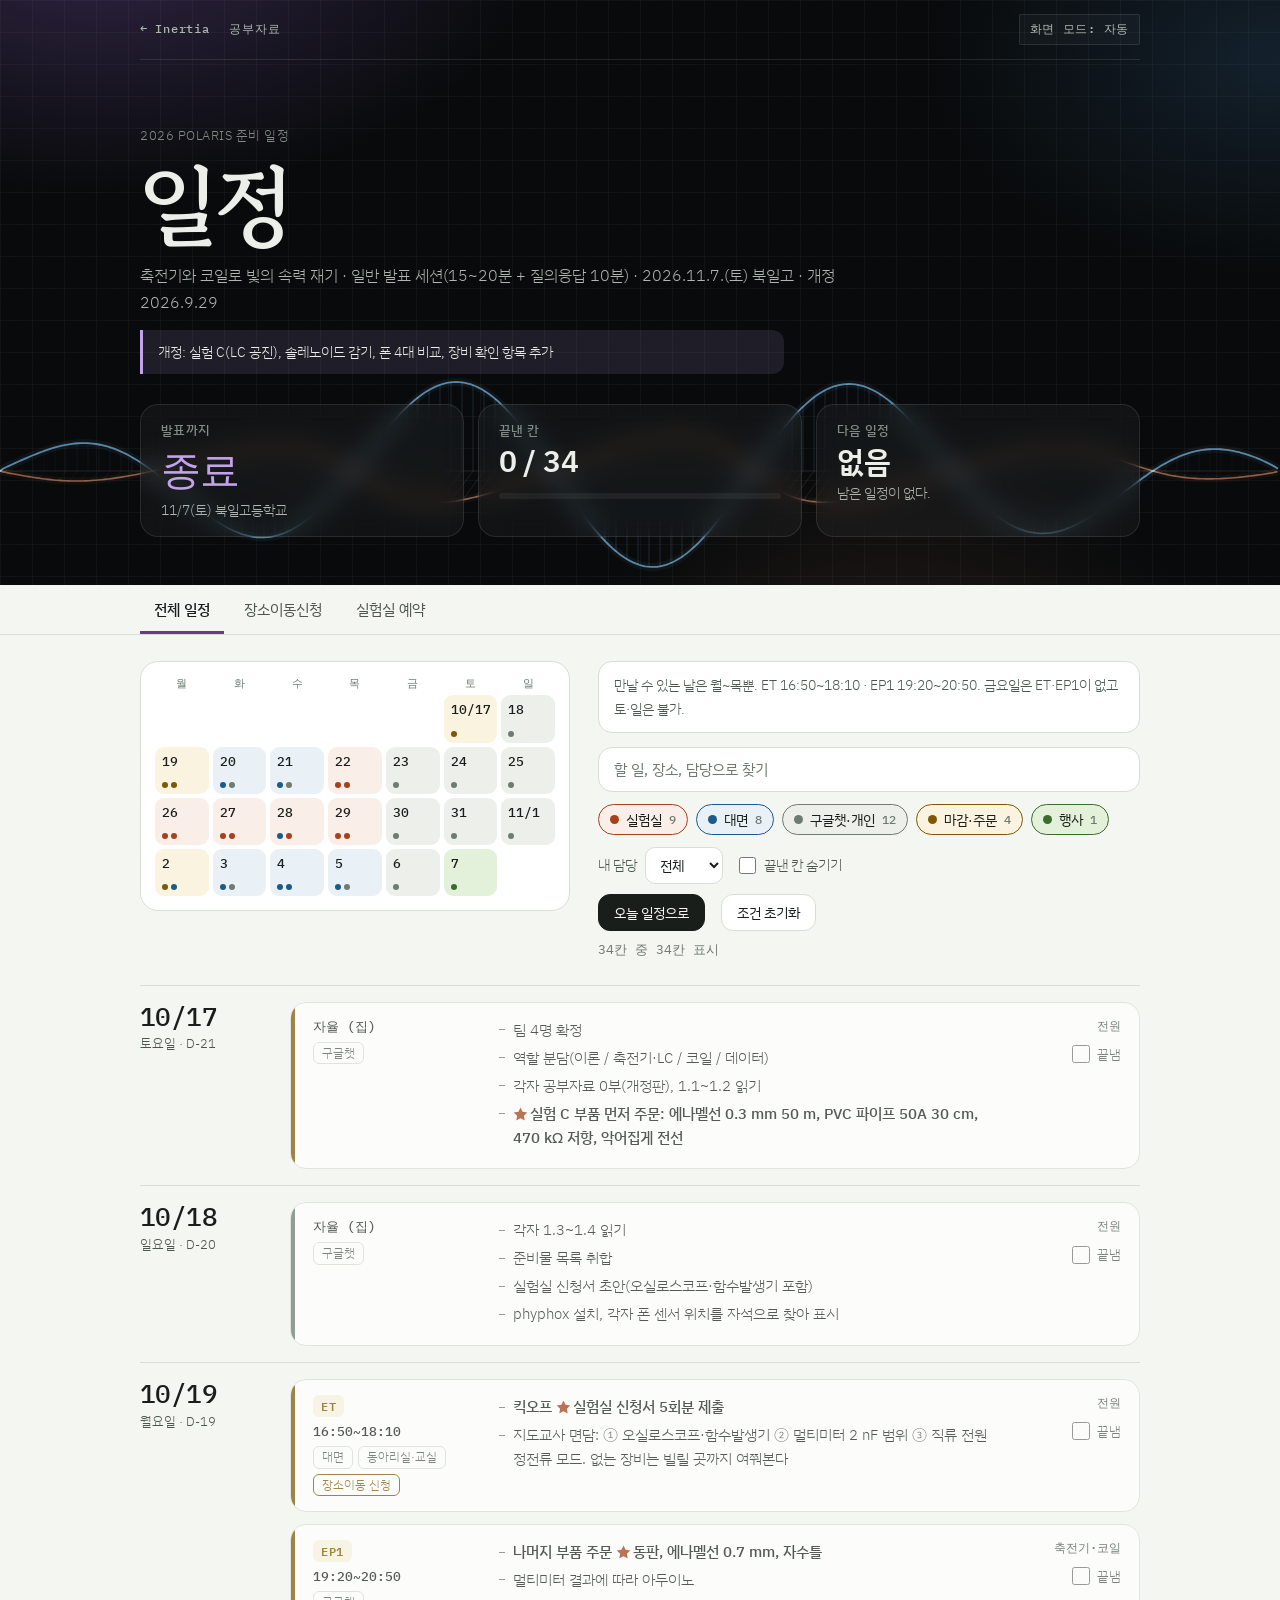
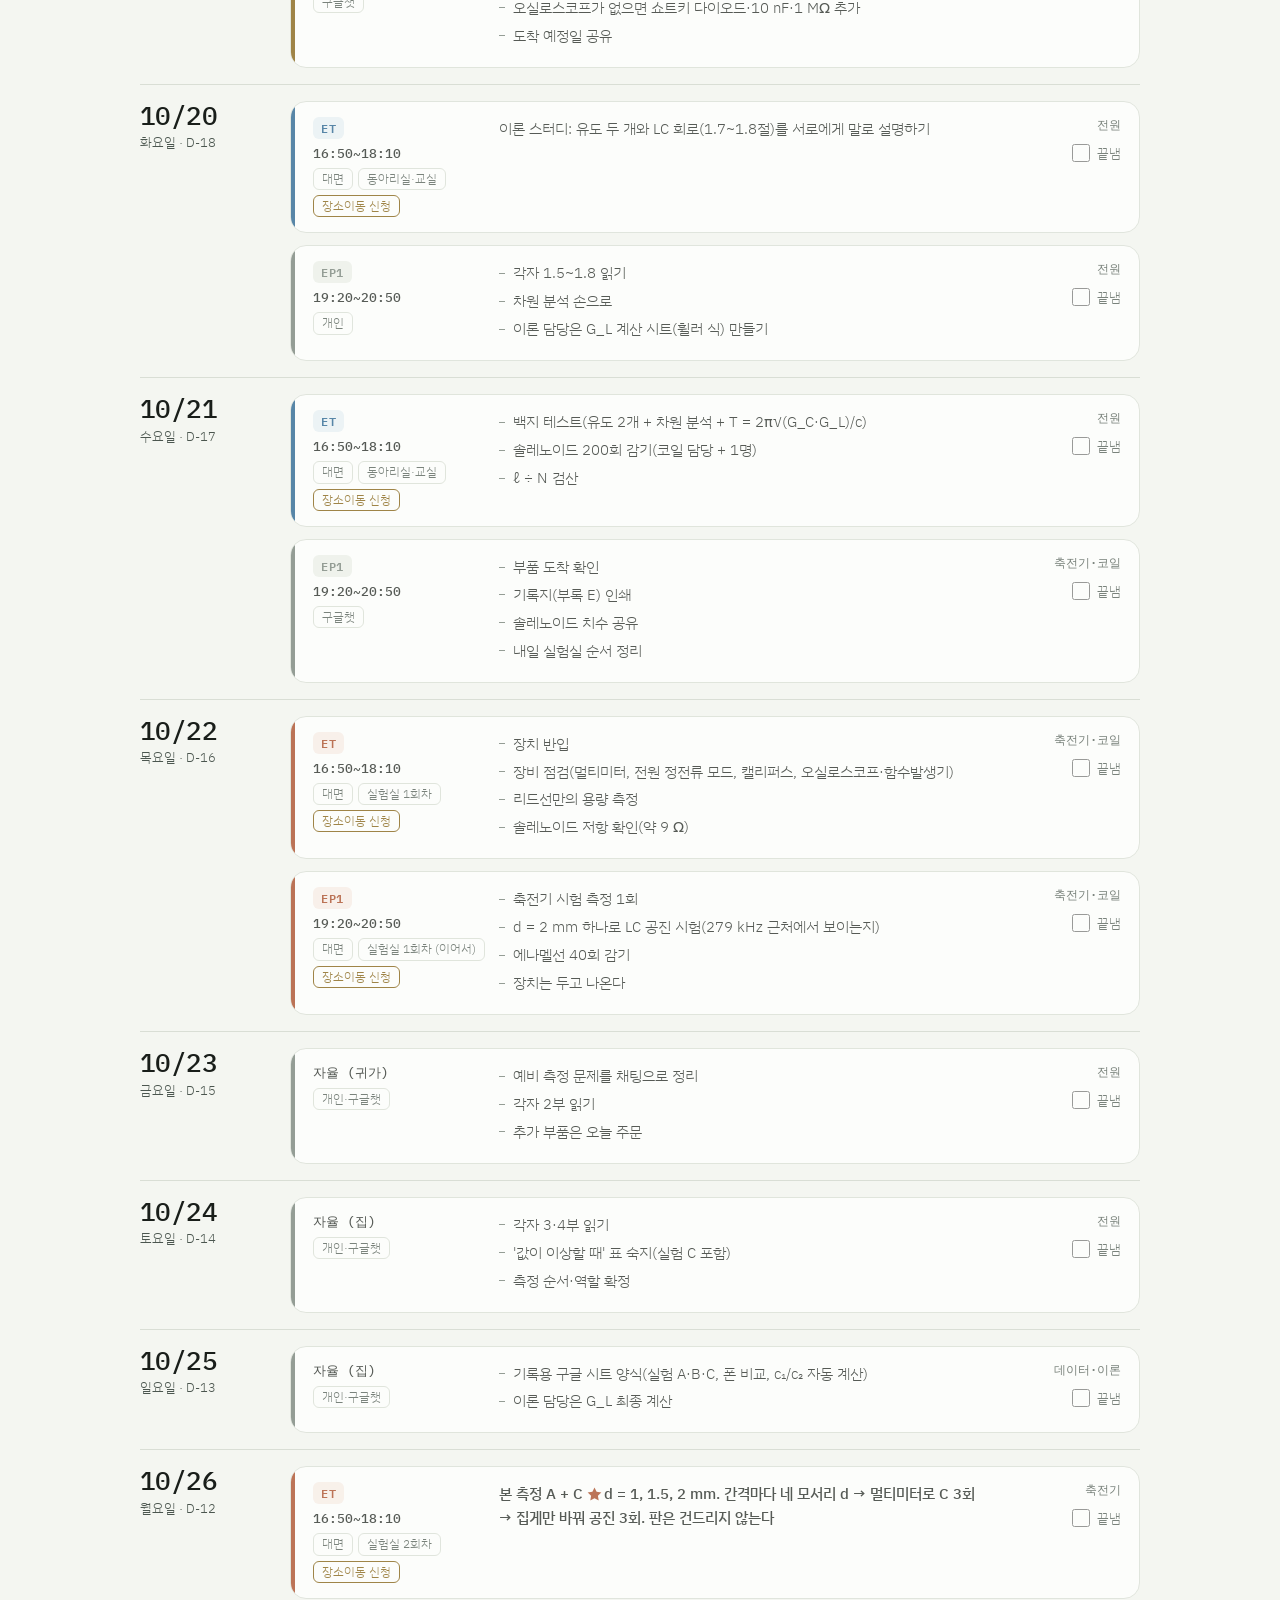
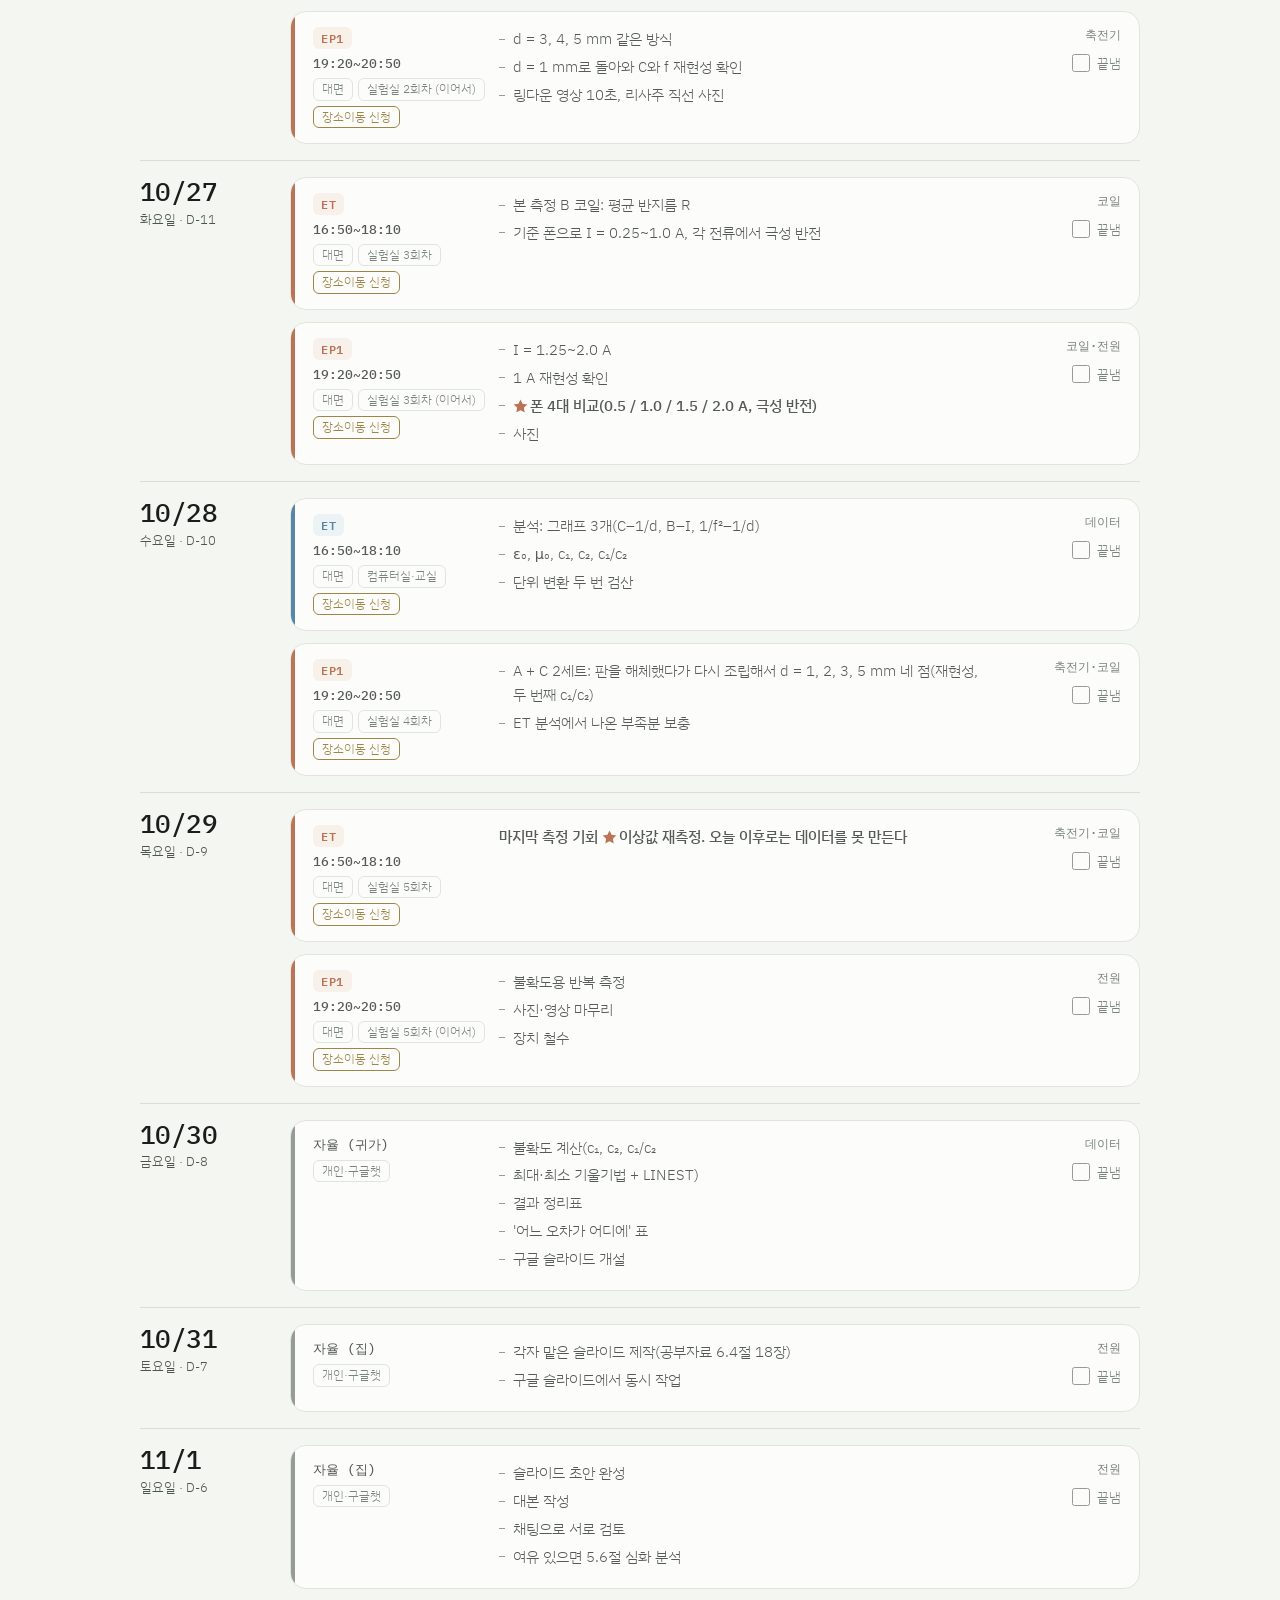
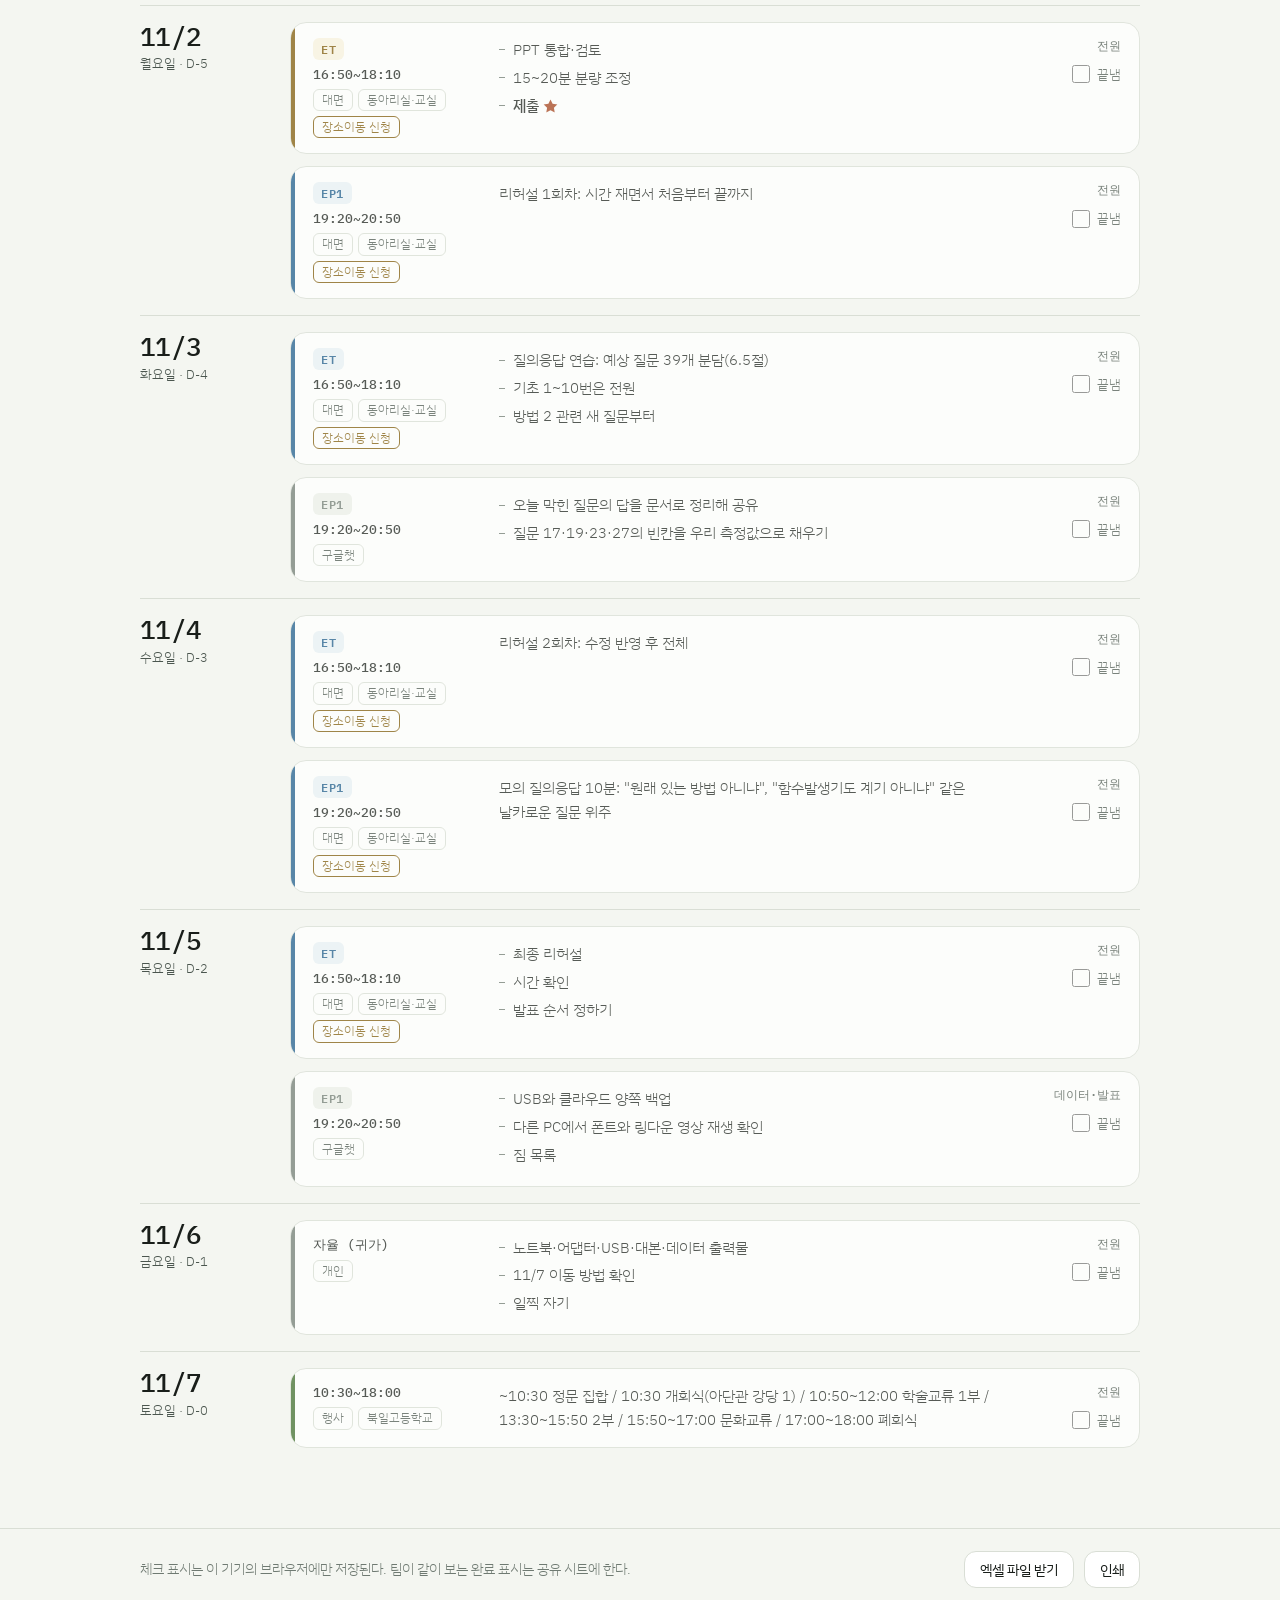
==== commit 623b9c94: "Add files via upload" ====
--- a/schedule.html
+++ b/schedule.html
@@ -12,8 +12,8 @@
 <link rel="preconnect" href="https://fonts.googleapis.com">
 <link rel="preconnect" href="https://fonts.gstatic.com" crossorigin>
 <link rel="stylesheet" href="https://fonts.googleapis.com/css2?family=Gowun+Batang:wght@400;700&family=IBM+Plex+Sans+KR:wght@200;300;400;500;600&family=IBM+Plex+Mono:wght@400;500;600&display=swap">
-<link rel="stylesheet" href="site.css">
-<script src="site.js"></script>
+<link rel="stylesheet" href="site.css?v=20261001b">
+<script src="site.js?v=20261001b"></script>
 <style>
 :root{--tabs-h:50px}
 .sr{position:absolute;width:1px;height:1px;overflow:hidden;clip:rect(0 0 0 0);white-space:nowrap}
@@ -256,12 +256,12 @@
 </footer>
 
 <button class="totop" type="button" aria-label="맨 위로"><svg viewBox="0 0 24 24" fill="none" stroke="currentColor" stroke-width="2" stroke-linecap="round" stroke-linejoin="round"><path d="M12 19V5M6 11l6-6 6 6"/></svg></button>
-<script src="schedule-data.js"></script>
+<script src="schedule-data.js?v=20261001b"></script>
 <script>
 (function () {
   'use strict';
   var D = window.SCHEDULE;
-  if (!D) { document.getElementById('app-error').hidden = false; return; }
+  if (!D || !window.Inertia) { document.getElementById('app-error').hidden = false; return; }
 
   var S = D.schedule, items = S.items, M = D.moves, L = D.lab;
   var CAT = { lab: '실험실', meet: '대면', solo: '구글챗·개인', due: '마감·주문', event: '행사' };
@@ -314,7 +314,7 @@
   }
 
   /* ---------- 머리 ---------- */
-  var tidy = Inertia.tidy;
+  var tidy = Inertia.tidy || function (t) { return String(t || '').trim(); };
   $('#sub').textContent = tidy(S.subtitle);
   $('#rule').textContent = tidy(S.rule);
   var legendParts = S.legend.split('|');
@@ -638,7 +638,7 @@
     top.style.setProperty('--wt', Math.round(r.top - tr.top + r.height / 2 - hh / 2) + 'px');
   }
   placeWave(); window.addEventListener('resize', placeWave);
-  Inertia.wave(cv, { y: 0.5, amp: 0.3, speed: 1.2 });
+  if (Inertia.wave) Inertia.wave(cv, { y: 0.5, amp: 0.3, speed: 1.2 });
 
   /* 진행 막대와 위로 버튼 */
   var bar = $('.progress i'), totop = $('.totop'), ticking = false;
